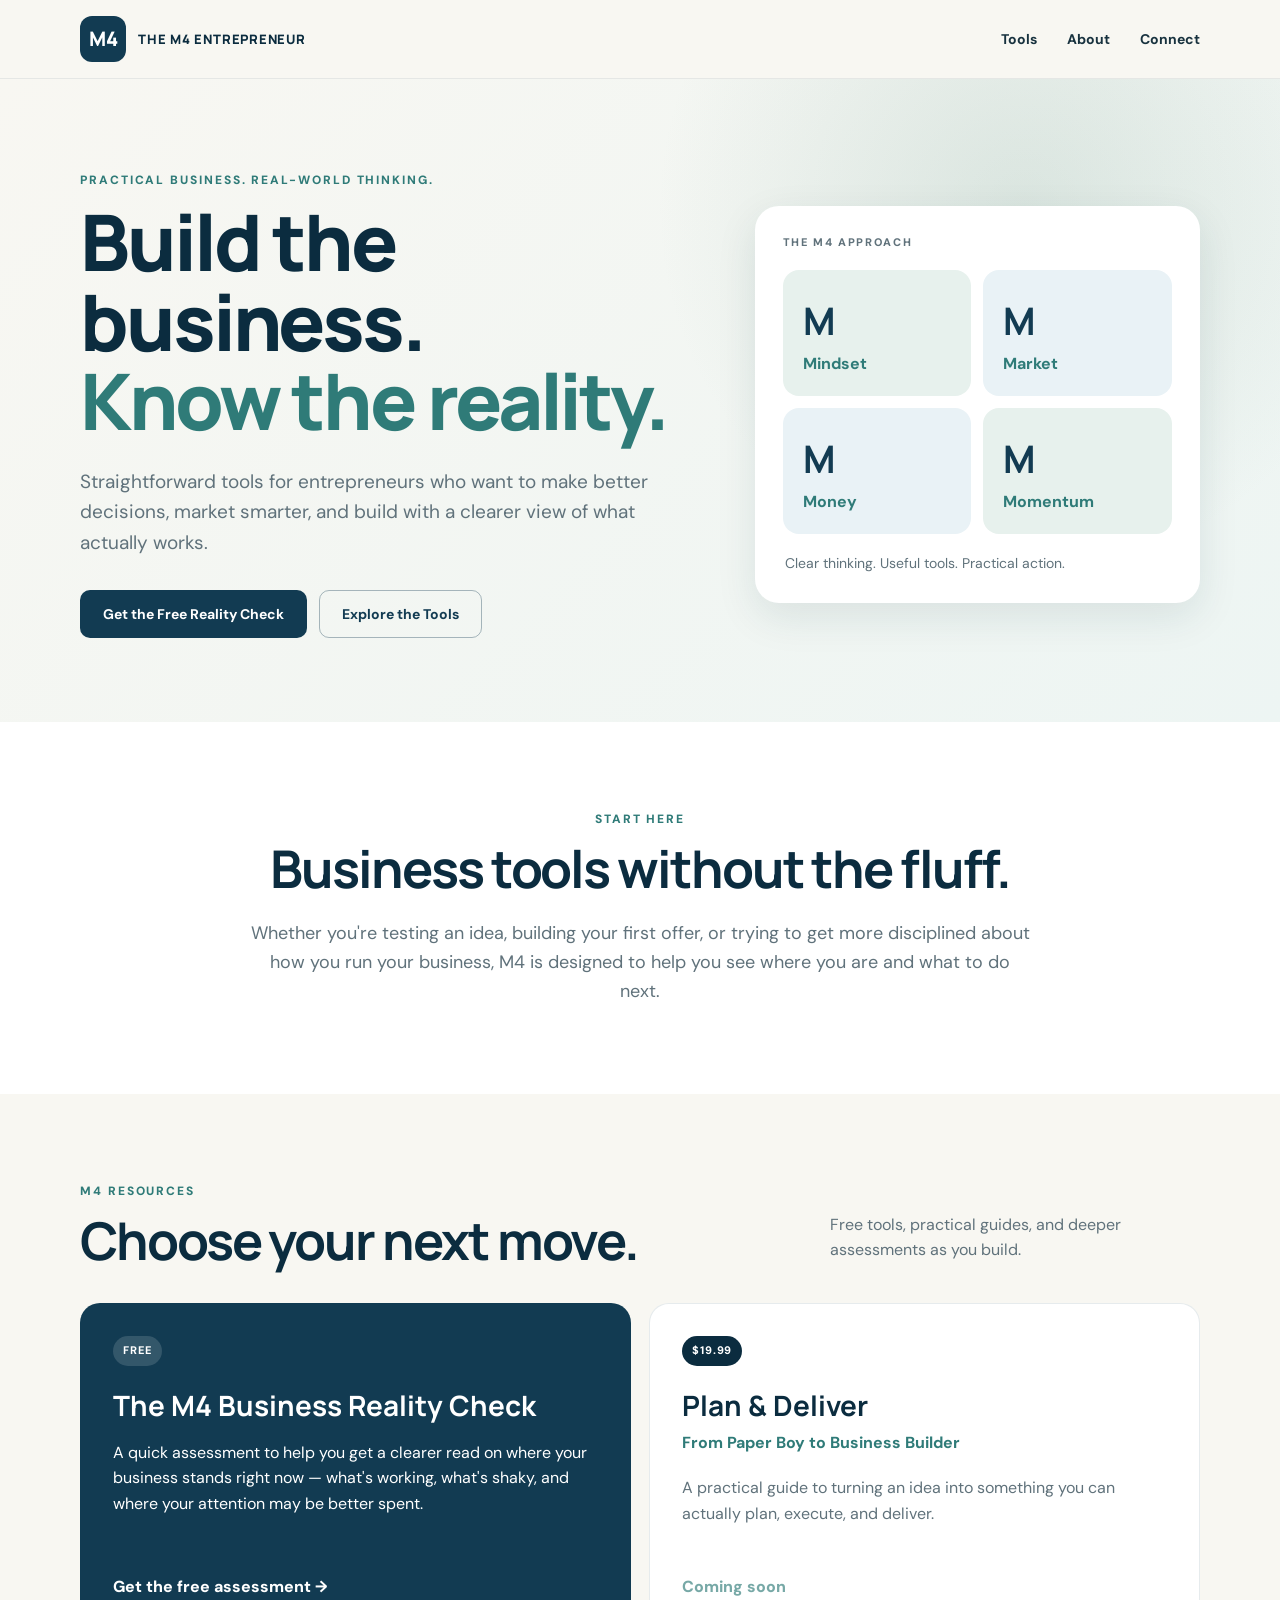
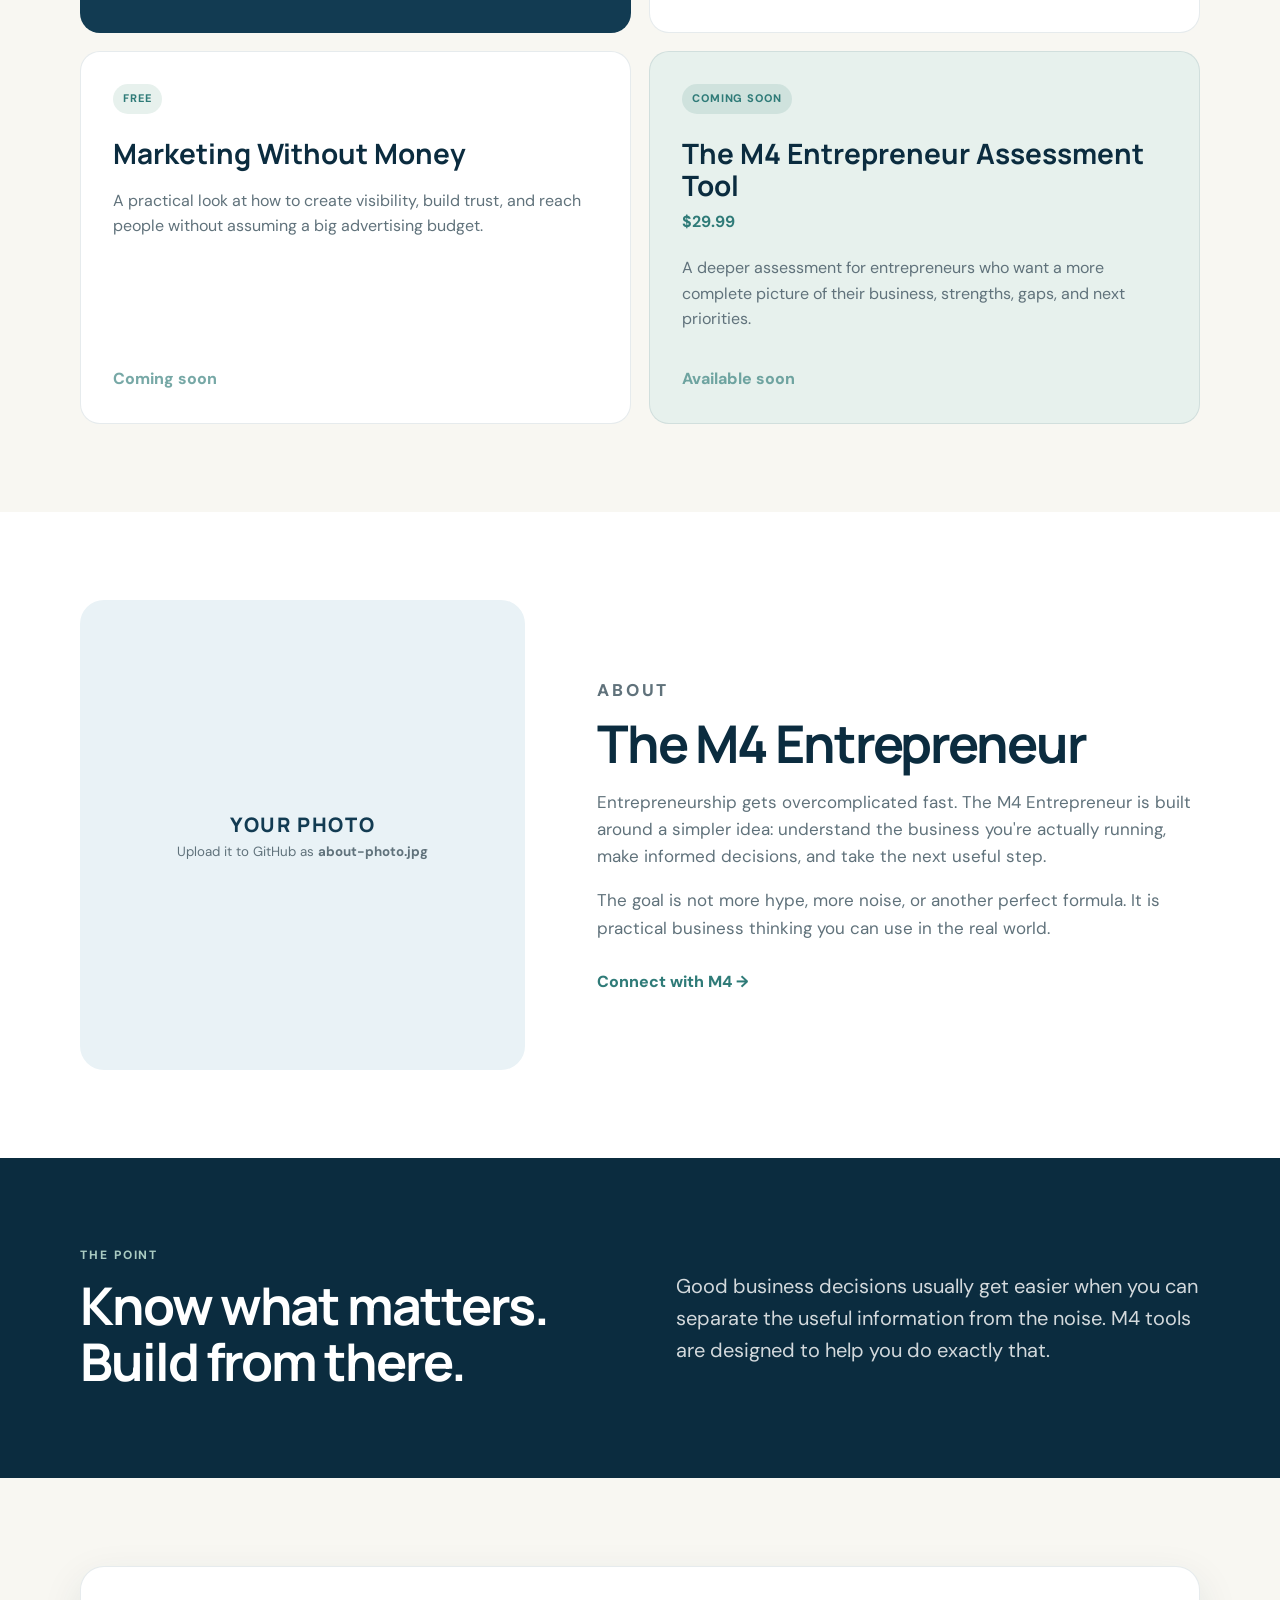
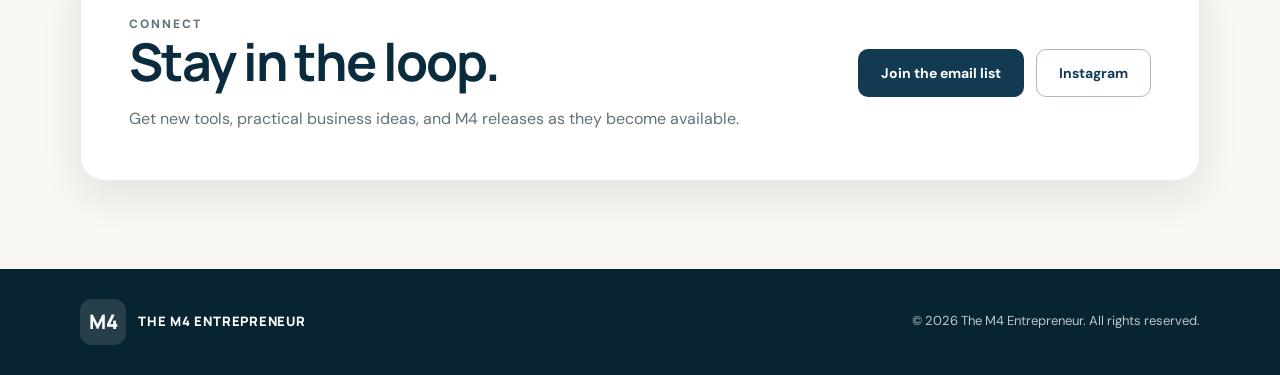
==== index.html @ 7446ba48 "Add files via upload" ====
<!DOCTYPE html>
<html lang="en">
<head>
  <meta charset="UTF-8" />
  <meta name="viewport" content="width=device-width, initial-scale=1.0" />
  <meta name="description" content="The M4 Entrepreneur — practical tools and resources for building a business that works in the real world." />
  <title>The M4 Entrepreneur</title>
  <link rel="preconnect" href="https://fonts.googleapis.com">
  <link rel="preconnect" href="https://fonts.gstatic.com" crossorigin>
  <link href="https://fonts.googleapis.com/css2?family=DM+Sans:wght@400;500;600;700&family=Manrope:wght@600;700;800&display=swap" rel="stylesheet">
  <link rel="stylesheet" href="style.css" />
</head>
<body>

<header class="site-header">
  <div class="container nav-wrap">
    <a class="brand" href="#top">
      <span class="brand-mark">M4</span>
      <span class="brand-text">THE M4 ENTREPRENEUR</span>
    </a>
    <button class="menu-toggle" aria-label="Open menu" aria-expanded="false">
      <span></span><span></span><span></span>
    </button>
    <nav class="nav-links">
      <a href="#tools">Tools</a>
      <a href="#about">About</a>
      <a href="#connect">Connect</a>
    </nav>
  </div>
</header>

<main id="top">
  <section class="hero">
    <div class="container hero-grid">
      <div class="hero-copy">
        <p class="eyebrow">PRACTICAL BUSINESS. REAL-WORLD THINKING.</p>
        <h1>Build the business.<br><span>Know the reality.</span></h1>
        <p class="hero-text">
          Straightforward tools for entrepreneurs who want to make better decisions,
          market smarter, and build with a clearer view of what actually works.
        </p>
        <div class="hero-actions">
          <a class="btn btn-primary" href="#reality-check">Get the Free Reality Check</a>
          <a class="btn btn-secondary" href="#tools">Explore the Tools</a>
        </div>
      </div>

      <div class="hero-card">
        <div class="hero-card-label">THE M4 APPROACH</div>
        <div class="m4-grid">
          <div><strong>M</strong><span>Mindset</span></div>
          <div><strong>M</strong><span>Market</span></div>
          <div><strong>M</strong><span>Money</span></div>
          <div><strong>M</strong><span>Momentum</span></div>
        </div>
        <p>Clear thinking. Useful tools. Practical action.</p>
      </div>
    </div>
  </section>

  <section class="section intro-strip">
    <div class="container">
      <p class="section-kicker">START HERE</p>
      <h2>Business tools without the fluff.</h2>
      <p class="section-lead">
        Whether you're testing an idea, building your first offer, or trying to get more disciplined
        about how you run your business, M4 is designed to help you see where you are and what to do next.
      </p>
    </div>
  </section>

  <section class="section tools-section" id="tools">
    <div class="container">
      <div class="section-heading">
        <div>
          <p class="section-kicker">M4 RESOURCES</p>
          <h2>Choose your next move.</h2>
        </div>
        <p>Free tools, practical guides, and deeper assessments as you build.</p>
      </div>

      <div class="cards-grid">
        <article class="offer-card featured" id="reality-check">
          <div class="pill">FREE</div>
          <h3>The M4 Business Reality Check</h3>
          <p>
            A quick assessment to help you get a clearer read on where your business stands right now —
            what's working, what's shaky, and where your attention may be better spent.
          </p>
          <a class="card-link" href="#">Get the free assessment →</a>
        </article>

        <article class="offer-card">
          <div class="pill pill-dark">$19.99</div>
          <h3>Plan &amp; Deliver</h3>
          <p class="subtitle">From Paper Boy to Business Builder</p>
          <p>
            A practical guide to turning an idea into something you can actually plan, execute, and deliver.
          </p>
          <span class="card-link muted">Coming soon</span>
        </article>

        <article class="offer-card">
          <div class="pill">FREE</div>
          <h3>Marketing Without Money</h3>
          <p>
            A practical look at how to create visibility, build trust, and reach people without assuming
            a big advertising budget.
          </p>
          <span class="card-link muted">Coming soon</span>
        </article>

        <article class="offer-card coming">
          <div class="pill pill-soft">COMING SOON</div>
          <h3>The M4 Entrepreneur Assessment Tool</h3>
          <p class="subtitle">$29.99</p>
          <p>
            A deeper assessment for entrepreneurs who want a more complete picture of their business,
            strengths, gaps, and next priorities.
          </p>
          <span class="card-link muted">Available soon</span>
        </article>
      </div>
    </div>
  </section>

  <section class="section about-section" id="about">
    <div class="container about-grid">
      <div class="about-photo-wrap">
        <img src="about-photo.jpg" alt="The M4 Entrepreneur founder" class="about-photo"
             onerror="this.style.display='none'; this.nextElementSibling.style.display='flex';" />
        <div class="photo-placeholder">
          <span>YOUR PHOTO</span>
          <small>Upload it to GitHub as <strong>about-photo.jpg</strong></small>
        </div>
      </div>

      <div class="about-copy">
        <p class="section-kicker">ABOUT</p>
        <h2>The M4 Entrepreneur</h2>
        <p>
          Entrepreneurship gets overcomplicated fast. The M4 Entrepreneur is built around a simpler idea:
          understand the business you're actually running, make informed decisions, and take the next useful step.
        </p>
        <p>
          The goal is not more hype, more noise, or another perfect formula. It is practical business thinking
          you can use in the real world.
        </p>
        <a class="text-link" href="#connect">Connect with M4 →</a>
      </div>
    </div>
  </section>

  <section class="section philosophy-section">
    <div class="container philosophy-grid">
      <div>
        <p class="section-kicker light">THE POINT</p>
        <h2>Know what matters.<br>Build from there.</h2>
      </div>
      <div class="philosophy-copy">
        <p>
          Good business decisions usually get easier when you can separate the useful information from the noise.
          M4 tools are designed to help you do exactly that.
        </p>
      </div>
    </div>
  </section>

  <section class="section connect-section" id="connect">
    <div class="container connect-box">
      <div>
        <p class="section-kicker">CONNECT</p>
        <h2>Stay in the loop.</h2>
        <p>Get new tools, practical business ideas, and M4 releases as they become available.</p>
      </div>
      <div class="connect-actions">
        <a class="btn btn-primary" href="#">Join the email list</a>
        <a class="btn btn-secondary" href="https://www.instagram.com/" target="_blank" rel="noopener">Instagram</a>
      </div>
    </div>
  </section>
</main>

<footer class="site-footer">
  <div class="container footer-wrap">
    <div class="brand footer-brand">
      <span class="brand-mark">M4</span>
      <span class="brand-text">THE M4 ENTREPRENEUR</span>
    </div>
    <p>© <span id="year"></span> The M4 Entrepreneur. All rights reserved.</p>
  </div>
</footer>

<script src="script.js"></script>
</body>
</html>
---- style.css ----
:root{
  --navy:#123b52;
  --navy-deep:#0b2c3f;
  --teal:#2f7b78;
  --mint:#e7f1ed;
  --sky:#e9f2f6;
  --cream:#f8f7f2;
  --white:#fff;
  --ink:#18323f;
  --muted:#60727b;
  --line:#d9e3e3;
  --shadow:0 14px 40px rgba(20,54,68,.10);
}
*{box-sizing:border-box}
html{scroll-behavior:smooth}
body{margin:0;font-family:"DM Sans",sans-serif;color:var(--ink);background:var(--cream);line-height:1.6}
a{color:inherit;text-decoration:none}
.container{width:min(1120px,calc(100% - 40px));margin:auto}
.site-header{position:sticky;top:0;z-index:20;background:rgba(248,247,242,.96);backdrop-filter:blur(8px);border-bottom:1px solid rgba(18,59,82,.08)}
.nav-wrap{min-height:78px;display:flex;align-items:center;justify-content:space-between;gap:24px}
.brand{display:flex;align-items:center;gap:12px}
.brand-mark{width:46px;height:46px;border-radius:12px;display:inline-flex;align-items:center;justify-content:center;background:var(--navy);color:white;font-family:"Manrope";font-weight:800;font-size:20px}
.brand-text{font-family:"Manrope";font-weight:800;letter-spacing:.06em;font-size:13px;color:var(--navy-deep)}
.nav-links{display:flex;gap:30px;font-size:14px;font-weight:700}
.nav-links a:hover{color:var(--teal)}
.menu-toggle{display:none;background:none;border:0}
.menu-toggle span{display:block;width:24px;height:2px;background:var(--navy);margin:5px 0}

.hero{padding:92px 0 84px;background:radial-gradient(circle at 80% 20%,rgba(142,175,162,.24),transparent 32%),linear-gradient(135deg,#f8f7f2,#edf5f3)}
.hero-grid{display:grid;grid-template-columns:1.15fr .85fr;gap:72px;align-items:center}
.eyebrow,.section-kicker{margin:0 0 12px;color:var(--teal);font-size:12px;font-weight:800;letter-spacing:.16em}
.hero h1,.section h2{font-family:"Manrope";letter-spacing:-.04em;color:var(--navy-deep)}
.hero h1{margin:0;font-size:clamp(48px,7vw,78px);line-height:1.02;font-weight:800}
.hero h1 span{color:var(--teal)}
.hero-text{max-width:650px;font-size:19px;color:var(--muted);margin:26px 0 32px}
.hero-actions{display:flex;flex-wrap:wrap;gap:12px}
.btn{display:inline-flex;align-items:center;justify-content:center;min-height:48px;padding:0 22px;border-radius:10px;font-weight:700;font-size:14px;border:1px solid transparent}
.btn-primary{background:var(--navy);color:white}
.btn-secondary{background:transparent;color:var(--navy);border-color:rgba(18,59,82,.35)}
.hero-card{background:white;border-radius:24px;padding:28px;box-shadow:var(--shadow)}
.hero-card-label{color:var(--muted);font-size:11px;letter-spacing:.15em;font-weight:800;margin-bottom:18px}
.m4-grid{display:grid;grid-template-columns:1fr 1fr;gap:12px}
.m4-grid div{min-height:126px;padding:20px;border-radius:16px;background:var(--mint);display:flex;flex-direction:column;justify-content:space-between}
.m4-grid div:nth-child(2),.m4-grid div:nth-child(3){background:var(--sky)}
.m4-grid strong{font-family:"Manrope";font-size:38px;color:var(--navy)}
.m4-grid span{font-weight:700;color:var(--teal)}
.hero-card>p{margin:18px 2px 0;color:var(--muted);font-size:14px}

.section{padding:88px 0}
.intro-strip{text-align:center;background:white}
.section h2{font-size:clamp(34px,5vw,52px);line-height:1.08;margin:0}
.section-lead{max-width:780px;margin:22px auto 0;font-size:18px;color:var(--muted)}
.section-heading{display:flex;justify-content:space-between;align-items:end;gap:40px;margin-bottom:34px}
.section-heading>p{max-width:370px;margin:0 0 6px;color:var(--muted)}
.cards-grid{display:grid;grid-template-columns:repeat(2,1fr);gap:18px}
.offer-card{padding:32px;border-radius:20px;background:white;border:1px solid rgba(18,59,82,.10);min-height:330px;display:flex;flex-direction:column}
.offer-card.featured{background:var(--navy);color:white}
.offer-card.featured h3,.offer-card.featured p,.offer-card.featured .card-link{color:white}
.offer-card.coming{background:var(--mint)}
.pill{align-self:flex-start;border-radius:999px;background:var(--mint);color:var(--teal);padding:6px 10px;font-weight:800;font-size:11px;letter-spacing:.08em}
.featured .pill{background:rgba(255,255,255,.14);color:white}
.pill-dark{background:var(--navy-deep);color:white}
.pill-soft{background:rgba(47,123,120,.13)}
.offer-card h3{margin:24px 0 8px;font-family:"Manrope";font-size:28px;line-height:1.14;color:var(--navy-deep)}
.offer-card p{color:var(--muted);margin:10px 0}
.offer-card .subtitle{margin-top:0;font-weight:700;color:var(--teal)}
.card-link{margin-top:auto;padding-top:24px;color:var(--teal);font-weight:800}
.muted{opacity:.65}

.about-section{background:white}
.about-grid{display:grid;grid-template-columns:.85fr 1.15fr;gap:72px;align-items:center}
.about-photo-wrap{min-height:470px;border-radius:24px;overflow:hidden;background:var(--sky);position:relative}
.about-photo{width:100%;height:470px;object-fit:cover}
.photo-placeholder{position:absolute;inset:0;display:none;flex-direction:column;align-items:center;justify-content:center;text-align:center;color:var(--navy)}
.photo-placeholder span{font-family:"Manrope";font-size:20px;font-weight:800;letter-spacing:.08em}
.photo-placeholder small{color:var(--muted)}
.about-copy p{font-size:17px;color:var(--muted)}
.text-link{display:inline-block;margin-top:10px;color:var(--teal);font-weight:800}

.philosophy-section{background:var(--navy-deep);color:white}
.philosophy-grid{display:grid;grid-template-columns:1fr 1fr;gap:72px;align-items:center}
.philosophy-section h2{color:white}
.section-kicker.light{color:#a9cbc2}
.philosophy-copy p{margin:0;font-size:20px;color:rgba(255,255,255,.82)}

.connect-box{padding:48px;border-radius:24px;background:white;border:1px solid rgba(18,59,82,.10);display:flex;justify-content:space-between;gap:40px;align-items:center;box-shadow:var(--shadow)}
.connect-box p{margin-bottom:0;color:var(--muted)}
.connect-actions{display:flex;flex-wrap:wrap;gap:12px;flex-shrink:0}

.site-footer{padding:30px 0;background:#082432;color:rgba(255,255,255,.74)}
.footer-wrap{display:flex;justify-content:space-between;align-items:center;gap:20px}
.footer-brand .brand-mark{background:rgba(255,255,255,.12)}
.footer-brand .brand-text{color:white}
.footer-wrap p{font-size:13px;margin:0}

@media(max-width:860px){
  .menu-toggle{display:block}
  .nav-links{display:none;position:absolute;top:78px;left:0;right:0;background:var(--cream);padding:20px;flex-direction:column}
  .nav-links.open{display:flex}
  .hero-grid,.about-grid,.philosophy-grid{grid-template-columns:1fr;gap:42px}
  .section-heading,.connect-box{display:block}
  .cards-grid{grid-template-columns:1fr}
  .connect-actions{margin-top:24px}
}
@media(max-width:560px){
  .brand-text{font-size:11px}
  .hero{padding:60px 0}
  .section{padding:66px 0}
  .connect-box{padding:30px}
  .footer-wrap{flex-direction:column;align-items:flex-start}
}
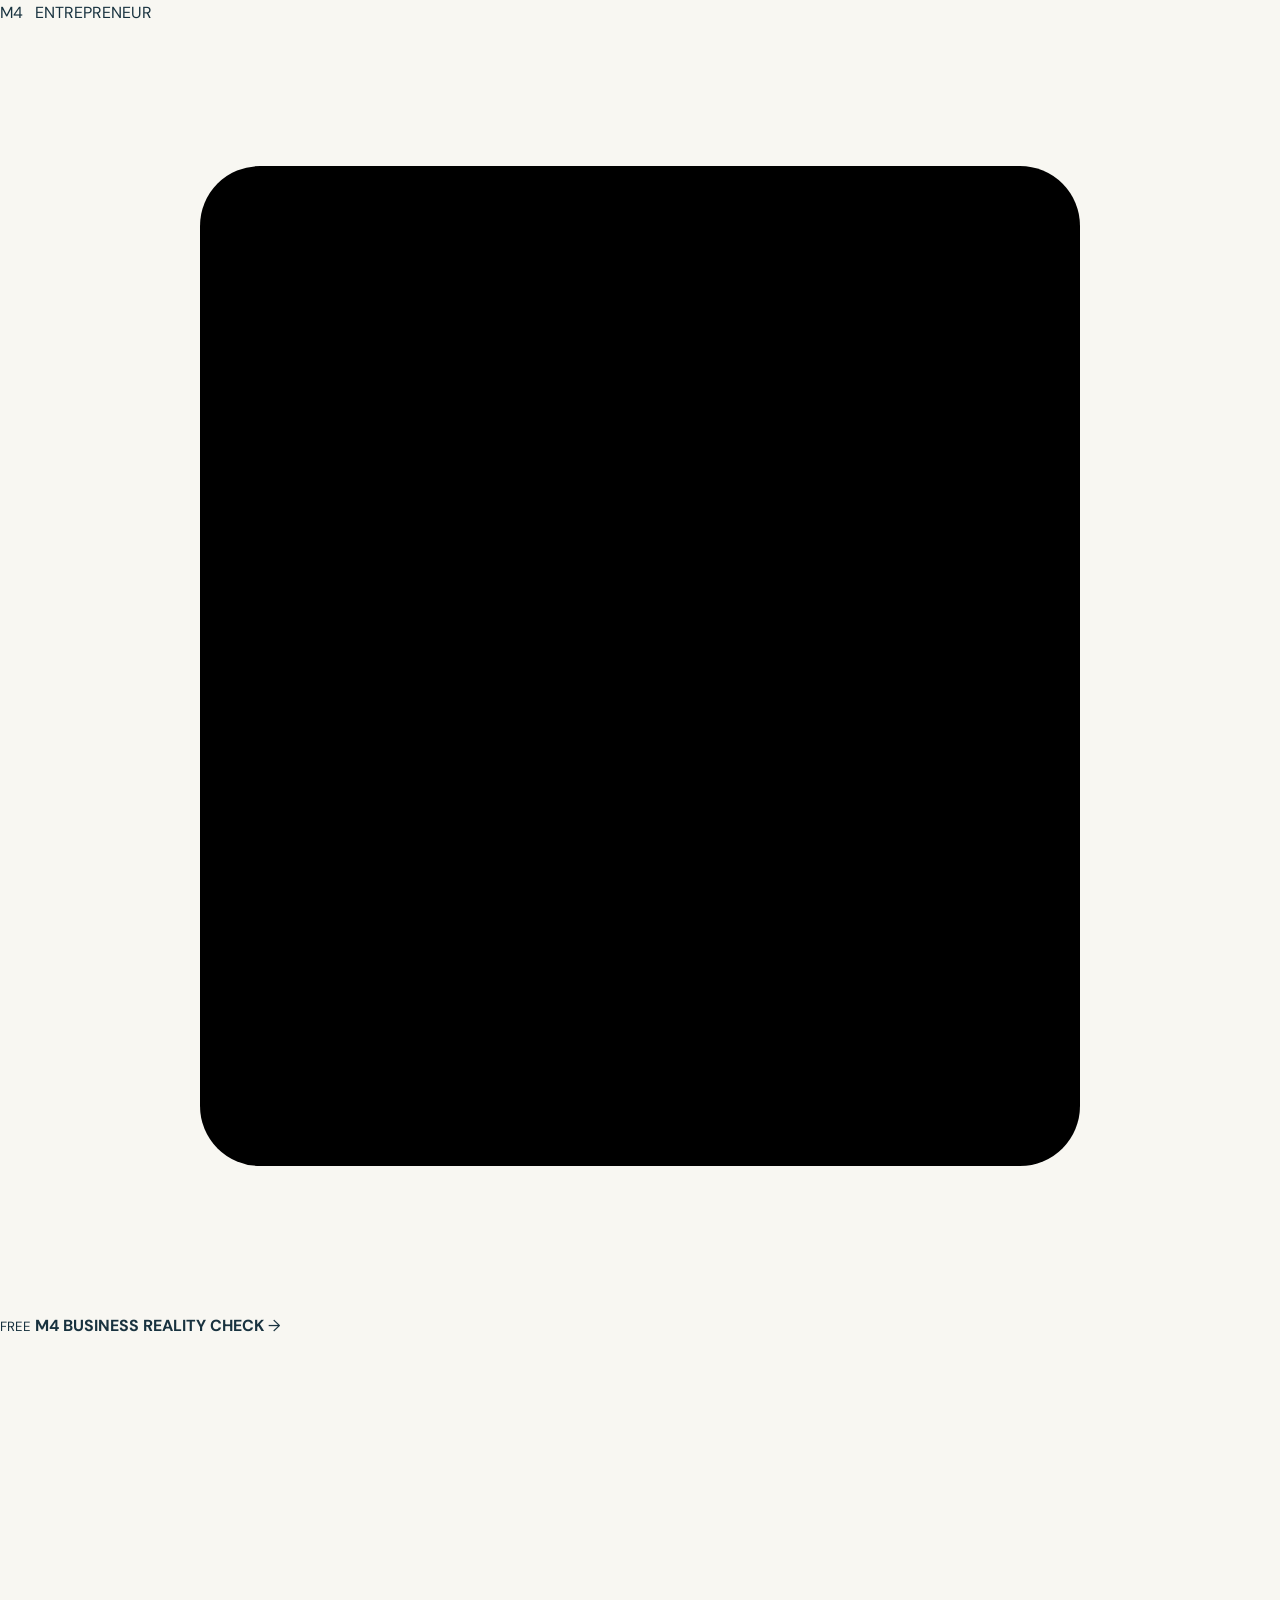
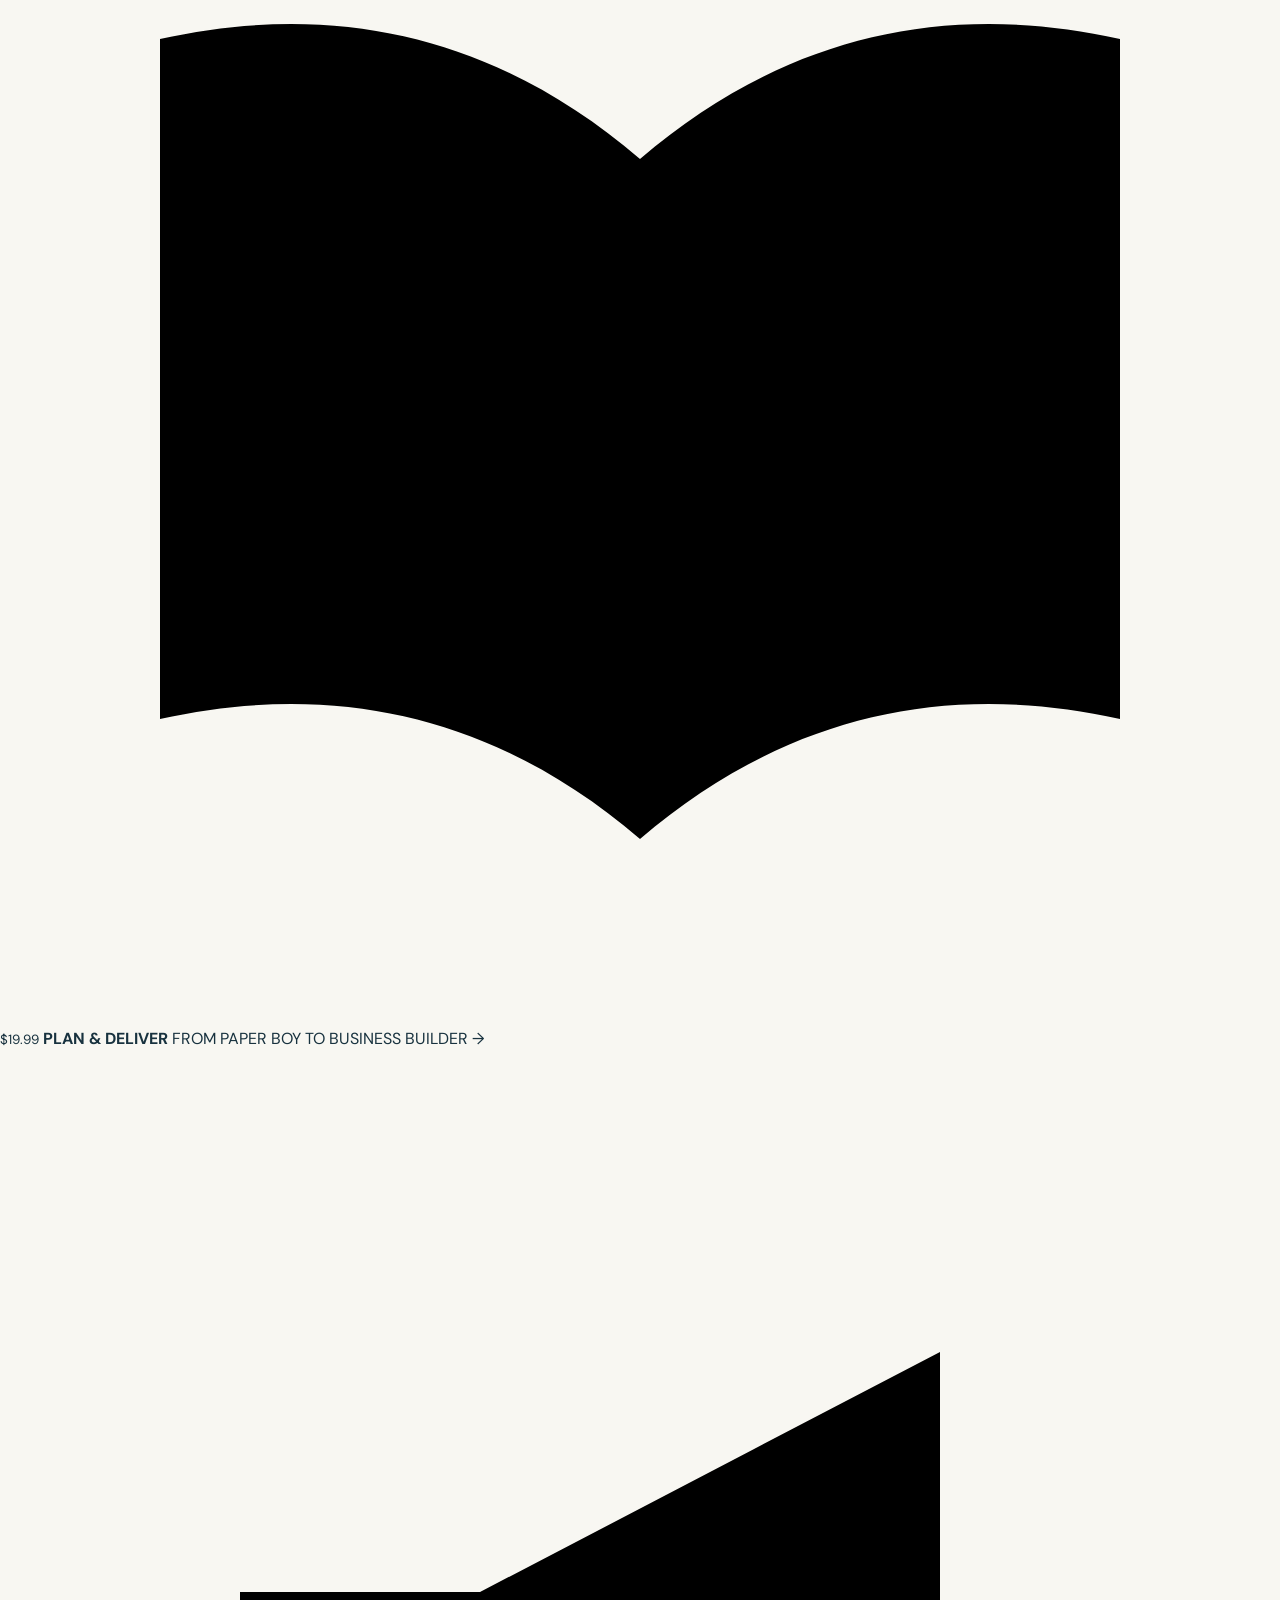
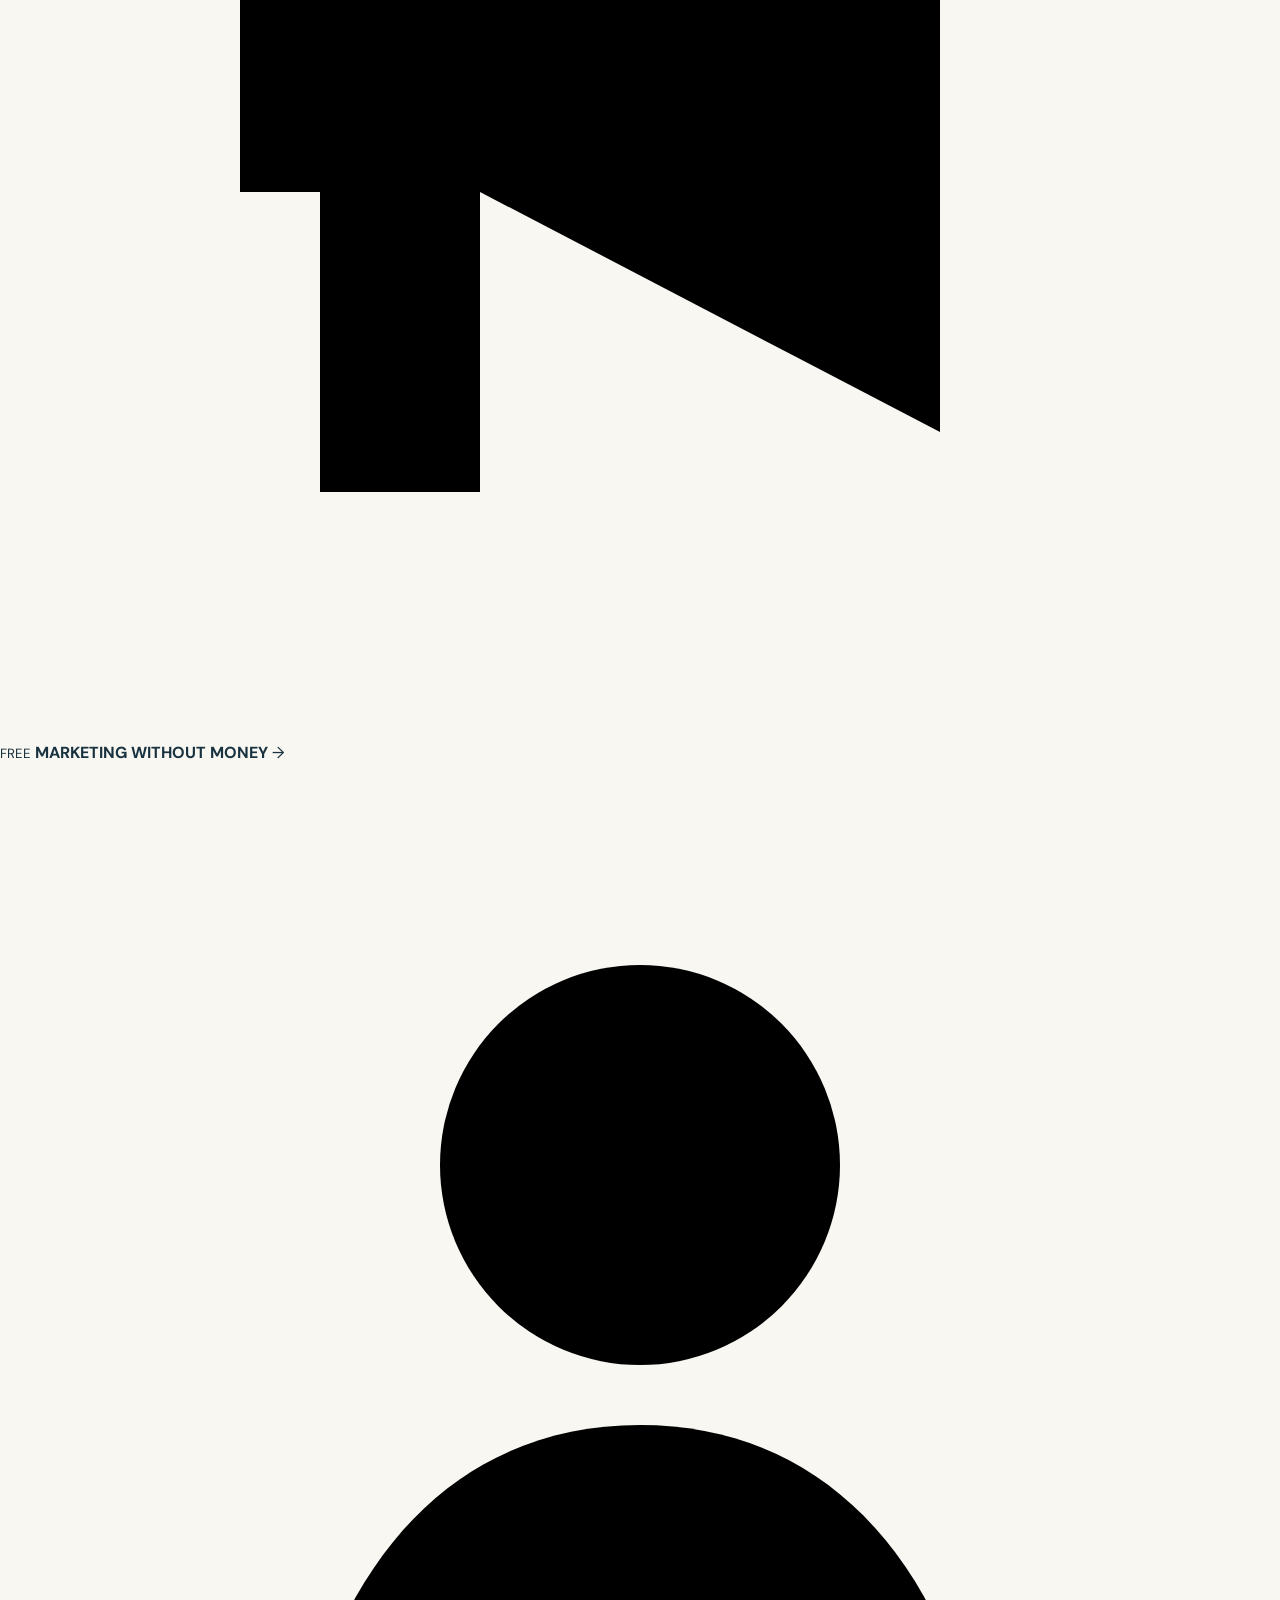
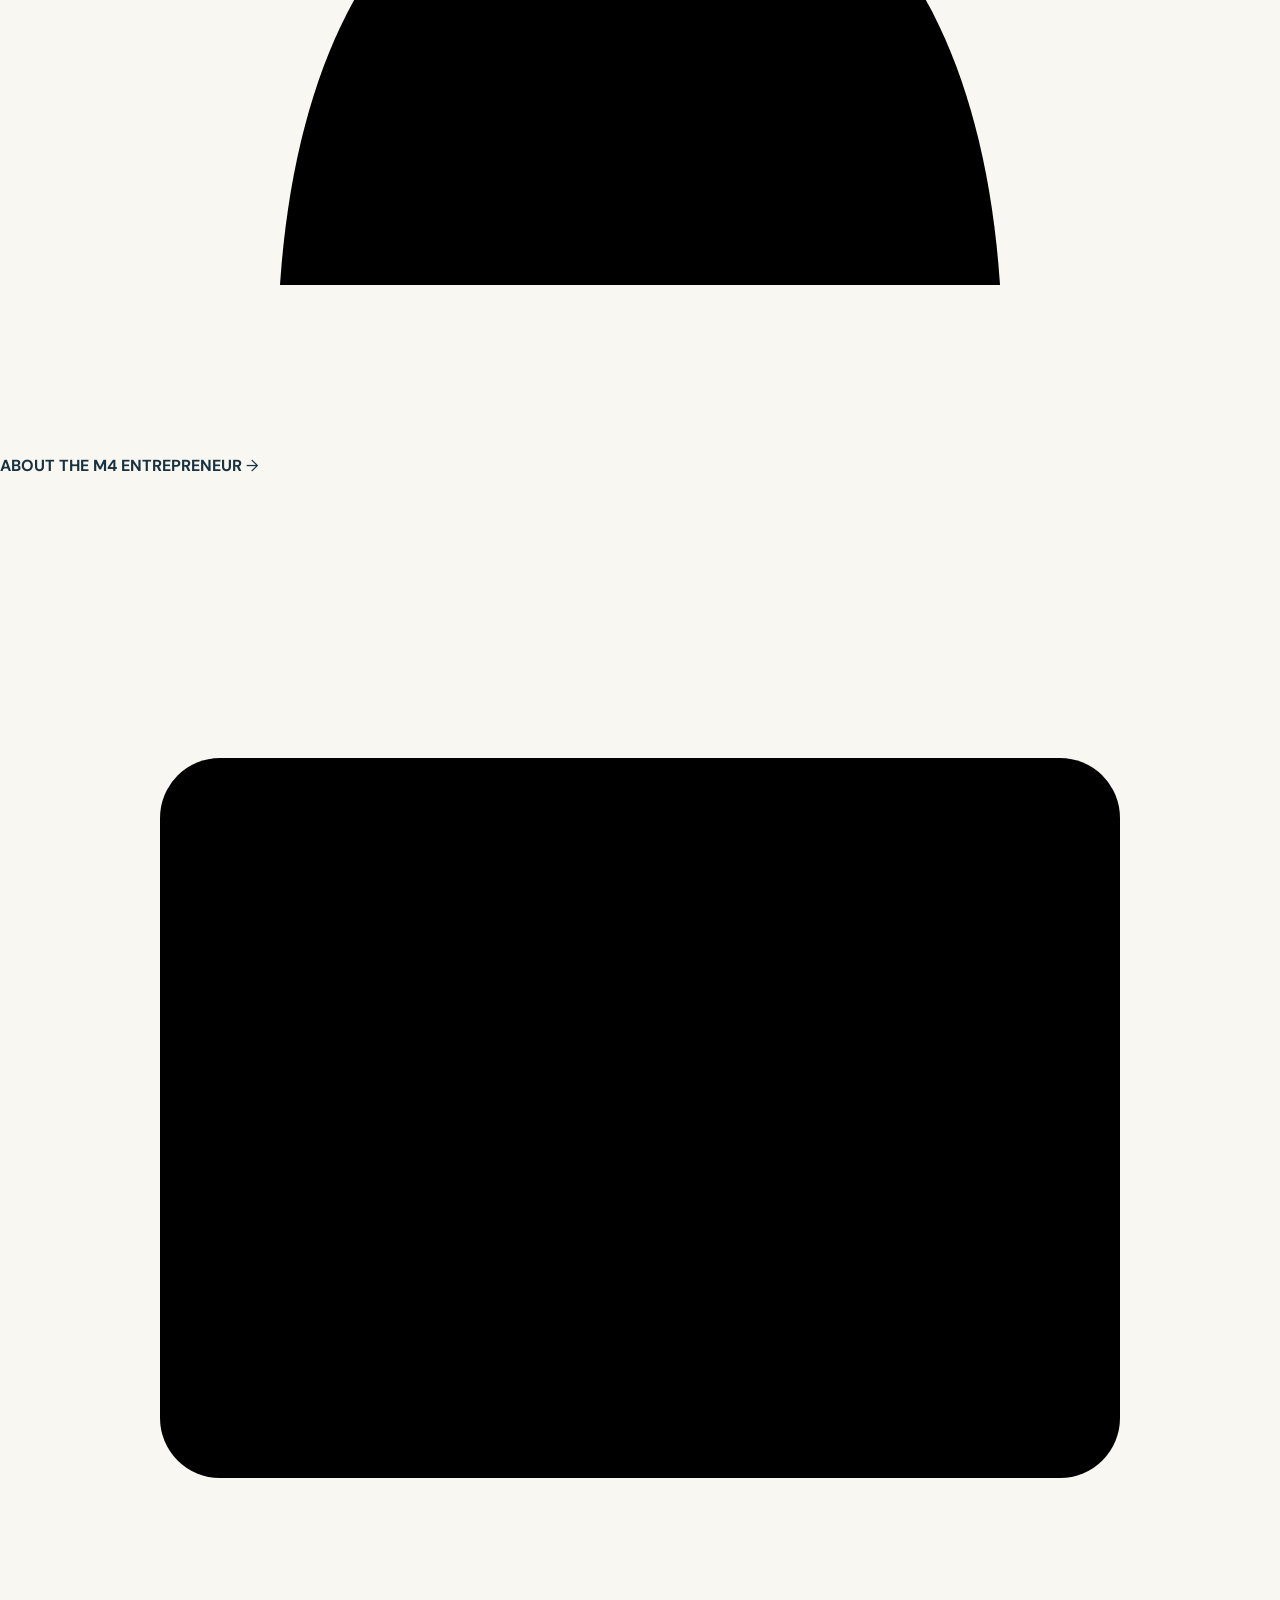
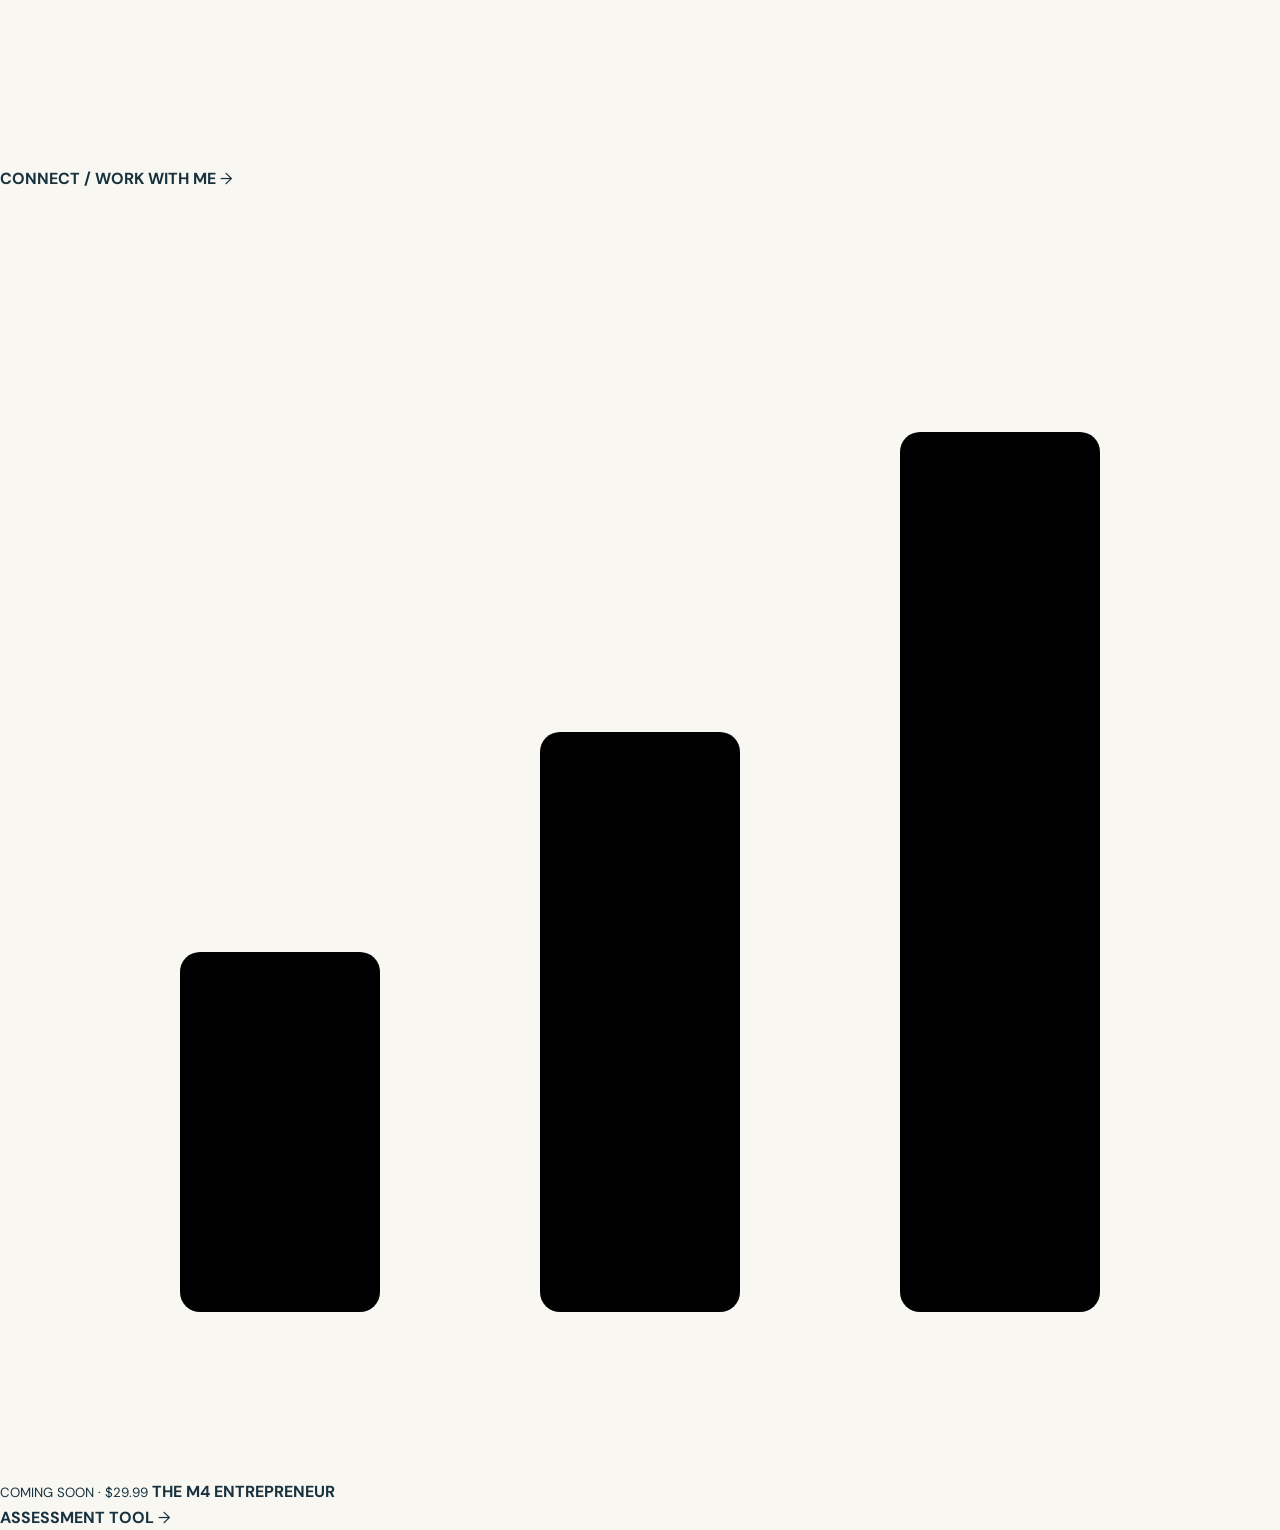
==== commit c354f0ec: "Add files via upload" ====
--- a/index.html
+++ b/index.html
@@ -1,196 +1,111 @@
-<!DOCTYPE html>
+<!doctype html>
 <html lang="en">
 <head>
-  <meta charset="UTF-8" />
-  <meta name="viewport" content="width=device-width, initial-scale=1.0" />
-  <meta name="description" content="The M4 Entrepreneur — practical tools and resources for building a business that works in the real world." />
-  <title>The M4 Entrepreneur</title>
+  <meta charset="utf-8">
+  <meta name="viewport" content="width=device-width, initial-scale=1">
+  <title>M4 Entrepreneur</title>
+  <meta name="description" content="M4 Entrepreneur">
   <link rel="preconnect" href="https://fonts.googleapis.com">
   <link rel="preconnect" href="https://fonts.gstatic.com" crossorigin>
-  <link href="https://fonts.googleapis.com/css2?family=DM+Sans:wght@400;500;600;700&family=Manrope:wght@600;700;800&display=swap" rel="stylesheet">
-  <link rel="stylesheet" href="style.css" />
+  <link href="https://fonts.googleapis.com/css2?family=DM+Sans:wght@500;600;700&display=swap" rel="stylesheet">
+  <link rel="stylesheet" href="style.css">
 </head>
 <body>
+<main class="page">
 
-<header class="site-header">
-  <div class="container nav-wrap">
-    <a class="brand" href="#top">
-      <span class="brand-mark">M4</span>
-      <span class="brand-text">THE M4 ENTREPRENEUR</span>
+  <header class="brand">
+    <div class="m4-logo" aria-label="M4">
+      <span class="m">M</span><span class="four">4</span>
+    </div>
+    <div class="wordmark">ENTREPRENEUR</div>
+    <div class="rule"></div>
+  </header>
+
+  <section class="link-stack">
+
+    <a class="card card-navy" href="#">
+      <span class="icon">
+        <svg viewBox="0 0 64 64" aria-hidden="true">
+          <rect x="10" y="7" width="44" height="50" rx="3"/>
+          <path d="M18 20l4 4 7-8M18 33l4 4 7-8M18 46l4 4 7-8M35 21h11M35 34h11M35 47h11"/>
+        </svg>
+      </span>
+      <span class="text">
+        <small>FREE</small>
+        <strong>M4 BUSINESS REALITY CHECK</strong>
+      </span>
+      <span class="arrow">→</span>
     </a>
-    <button class="menu-toggle" aria-label="Open menu" aria-expanded="false">
-      <span></span><span></span><span></span>
-    </button>
-    <nav class="nav-links">
-      <a href="#tools">Tools</a>
-      <a href="#about">About</a>
-      <a href="#connect">Connect</a>
-    </nav>
-  </div>
-</header>
 
-<main id="top">
-  <section class="hero">
-    <div class="container hero-grid">
-      <div class="hero-copy">
-        <p class="eyebrow">PRACTICAL BUSINESS. REAL-WORLD THINKING.</p>
-        <h1>Build the business.<br><span>Know the reality.</span></h1>
-        <p class="hero-text">
-          Straightforward tools for entrepreneurs who want to make better decisions,
-          market smarter, and build with a clearer view of what actually works.
-        </p>
-        <div class="hero-actions">
-          <a class="btn btn-primary" href="#reality-check">Get the Free Reality Check</a>
-          <a class="btn btn-secondary" href="#tools">Explore the Tools</a>
-        </div>
-      </div>
+    <a class="card card-blue" href="#">
+      <span class="icon">
+        <svg viewBox="0 0 64 64" aria-hidden="true">
+          <path d="M8 15c9-2 17 0 24 6v34c-7-6-15-8-24-6V15zM56 15c-9-2-17 0-24 6v34c7-6 15-8 24-6V15zM32 21v34"/>
+        </svg>
+      </span>
+      <span class="text">
+        <small>$19.99</small>
+        <strong>PLAN &amp; DELIVER</strong>
+        <span class="subtitle">FROM PAPER BOY TO BUSINESS BUILDER</span>
+      </span>
+      <span class="arrow">→</span>
+    </a>
 
-      <div class="hero-card">
-        <div class="hero-card-label">THE M4 APPROACH</div>
-        <div class="m4-grid">
-          <div><strong>M</strong><span>Mindset</span></div>
-          <div><strong>M</strong><span>Market</span></div>
-          <div><strong>M</strong><span>Money</span></div>
-          <div><strong>M</strong><span>Momentum</span></div>
-        </div>
-        <p>Clear thinking. Useful tools. Practical action.</p>
-      </div>
+    <a class="card card-green" href="#">
+      <span class="icon">
+        <svg viewBox="0 0 64 64" aria-hidden="true">
+          <path d="M12 27h12l23-12v34L24 37H12zM24 37v15h-8V37M51 23l7-5M52 32h8M51 41l7 5"/>
+        </svg>
+      </span>
+      <span class="text">
+        <small>FREE</small>
+        <strong>MARKETING WITHOUT MONEY</strong>
+      </span>
+      <span class="arrow">→</span>
+    </a>
+
+    <a class="card card-white" href="#">
+      <span class="icon">
+        <svg viewBox="0 0 64 64" aria-hidden="true">
+          <circle cx="32" cy="20" r="10"/>
+          <path d="M14 56c1-15 8-23 18-23s17 8 18 23H14z"/>
+        </svg>
+      </span>
+      <span class="text">
+        <strong>ABOUT THE M4 ENTREPRENEUR</strong>
+      </span>
+      <span class="arrow">→</span>
+    </a>
+
+    <a class="card card-blue" href="#">
+      <span class="icon">
+        <svg viewBox="0 0 64 64" aria-hidden="true">
+          <rect x="8" y="14" width="48" height="36" rx="3"/>
+          <path d="M10 17l22 18 22-18"/>
+        </svg>
+      </span>
+      <span class="text">
+        <strong>CONNECT / WORK WITH ME</strong>
+      </span>
+      <span class="arrow">→</span>
+    </a>
+
+    <div class="card card-teal">
+      <span class="icon">
+        <svg viewBox="0 0 64 64" aria-hidden="true">
+          <rect x="9" y="38" width="10" height="18" rx="1"/>
+          <rect x="27" y="27" width="10" height="29" rx="1"/>
+          <rect x="45" y="12" width="10" height="44" rx="1"/>
+        </svg>
+      </span>
+      <span class="text">
+        <small>COMING SOON · $29.99</small>
+        <strong>THE M4 ENTREPRENEUR<br>ASSESSMENT TOOL</strong>
+      </span>
+      <span class="arrow">→</span>
     </div>
-  </section>
 
-  <section class="section intro-strip">
-    <div class="container">
-      <p class="section-kicker">START HERE</p>
-      <h2>Business tools without the fluff.</h2>
-      <p class="section-lead">
-        Whether you're testing an idea, building your first offer, or trying to get more disciplined
-        about how you run your business, M4 is designed to help you see where you are and what to do next.
-      </p>
-    </div>
-  </section>
-
-  <section class="section tools-section" id="tools">
-    <div class="container">
-      <div class="section-heading">
-        <div>
-          <p class="section-kicker">M4 RESOURCES</p>
-          <h2>Choose your next move.</h2>
-        </div>
-        <p>Free tools, practical guides, and deeper assessments as you build.</p>
-      </div>
-
-      <div class="cards-grid">
-        <article class="offer-card featured" id="reality-check">
-          <div class="pill">FREE</div>
-          <h3>The M4 Business Reality Check</h3>
-          <p>
-            A quick assessment to help you get a clearer read on where your business stands right now —
-            what's working, what's shaky, and where your attention may be better spent.
-          </p>
-          <a class="card-link" href="#">Get the free assessment →</a>
-        </article>
-
-        <article class="offer-card">
-          <div class="pill pill-dark">$19.99</div>
-          <h3>Plan &amp; Deliver</h3>
-          <p class="subtitle">From Paper Boy to Business Builder</p>
-          <p>
-            A practical guide to turning an idea into something you can actually plan, execute, and deliver.
-          </p>
-          <span class="card-link muted">Coming soon</span>
-        </article>
-
-        <article class="offer-card">
-          <div class="pill">FREE</div>
-          <h3>Marketing Without Money</h3>
-          <p>
-            A practical look at how to create visibility, build trust, and reach people without assuming
-            a big advertising budget.
-          </p>
-          <span class="card-link muted">Coming soon</span>
-        </article>
-
-        <article class="offer-card coming">
-          <div class="pill pill-soft">COMING SOON</div>
-          <h3>The M4 Entrepreneur Assessment Tool</h3>
-          <p class="subtitle">$29.99</p>
-          <p>
-            A deeper assessment for entrepreneurs who want a more complete picture of their business,
-            strengths, gaps, and next priorities.
-          </p>
-          <span class="card-link muted">Available soon</span>
-        </article>
-      </div>
-    </div>
-  </section>
-
-  <section class="section about-section" id="about">
-    <div class="container about-grid">
-      <div class="about-photo-wrap">
-        <img src="about-photo.jpg" alt="The M4 Entrepreneur founder" class="about-photo"
-             onerror="this.style.display='none'; this.nextElementSibling.style.display='flex';" />
-        <div class="photo-placeholder">
-          <span>YOUR PHOTO</span>
-          <small>Upload it to GitHub as <strong>about-photo.jpg</strong></small>
-        </div>
-      </div>
-
-      <div class="about-copy">
-        <p class="section-kicker">ABOUT</p>
-        <h2>The M4 Entrepreneur</h2>
-        <p>
-          Entrepreneurship gets overcomplicated fast. The M4 Entrepreneur is built around a simpler idea:
-          understand the business you're actually running, make informed decisions, and take the next useful step.
-        </p>
-        <p>
-          The goal is not more hype, more noise, or another perfect formula. It is practical business thinking
-          you can use in the real world.
-        </p>
-        <a class="text-link" href="#connect">Connect with M4 →</a>
-      </div>
-    </div>
-  </section>
-
-  <section class="section philosophy-section">
-    <div class="container philosophy-grid">
-      <div>
-        <p class="section-kicker light">THE POINT</p>
-        <h2>Know what matters.<br>Build from there.</h2>
-      </div>
-      <div class="philosophy-copy">
-        <p>
-          Good business decisions usually get easier when you can separate the useful information from the noise.
-          M4 tools are designed to help you do exactly that.
-        </p>
-      </div>
-    </div>
-  </section>
-
-  <section class="section connect-section" id="connect">
-    <div class="container connect-box">
-      <div>
-        <p class="section-kicker">CONNECT</p>
-        <h2>Stay in the loop.</h2>
-        <p>Get new tools, practical business ideas, and M4 releases as they become available.</p>
-      </div>
-      <div class="connect-actions">
-        <a class="btn btn-primary" href="#">Join the email list</a>
-        <a class="btn btn-secondary" href="https://www.instagram.com/" target="_blank" rel="noopener">Instagram</a>
-      </div>
-    </div>
   </section>
 </main>
-
-<footer class="site-footer">
-  <div class="container footer-wrap">
-    <div class="brand footer-brand">
-      <span class="brand-mark">M4</span>
-      <span class="brand-text">THE M4 ENTREPRENEUR</span>
-    </div>
-    <p>© <span id="year"></span> The M4 Entrepreneur. All rights reserved.</p>
-  </div>
-</footer>
-
-<script src="script.js"></script>
 </body>
-</html>
+</html>
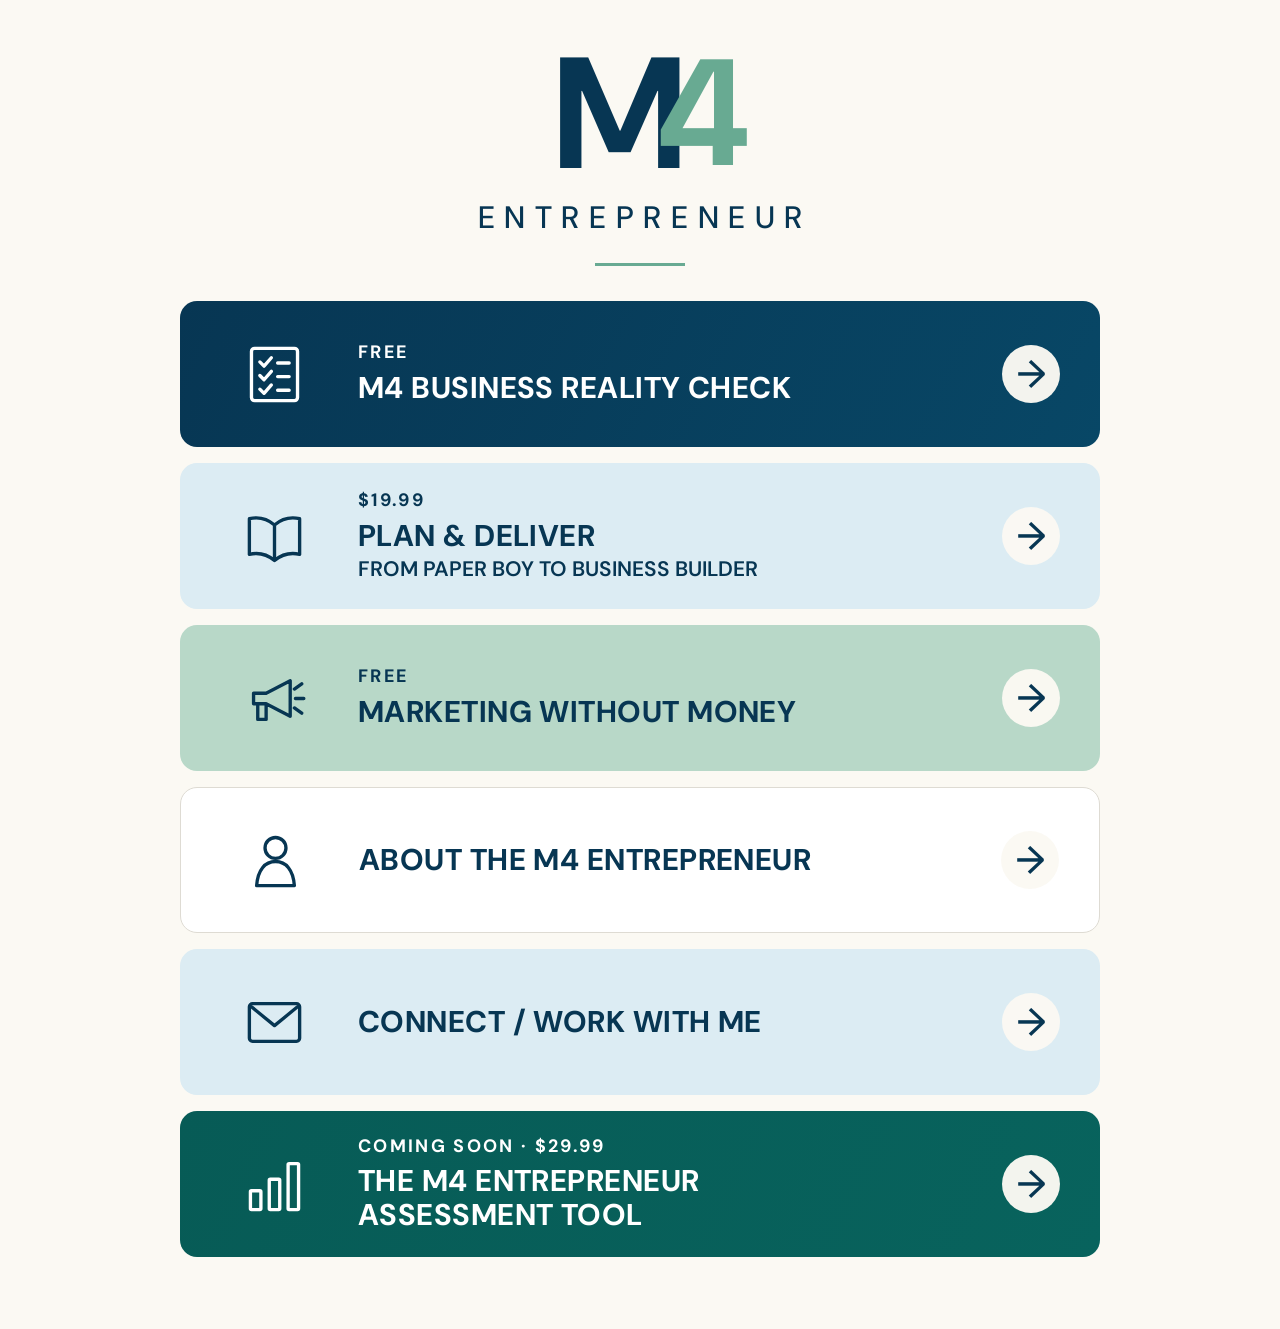
==== commit b58596c8: "Add files via upload" ====
--- a/index.html
+++ b/index.html
@@ -64,7 +64,7 @@
       <span class="arrow">→</span>
     </a>
 
-    <a class="card card-white" href="#">
+    <a class="card card-white" href="about.html">
       <span class="icon">
         <svg viewBox="0 0 64 64" aria-hidden="true">
           <circle cx="32" cy="20" r="10"/>
--- a/style.css
+++ b/style.css
@@ -1,112 +1,90 @@
+*{box-sizing:border-box}
+:root{
+  --ivory:#fbf9f3;
+  --navy:#073653;
+  --navy2:#084766;
+  --blue:#dcecf3;
+  --green:#b8d8c8;
+  --teal:#08635d;
+  --mint:#68aa92;
+}
+html,body{margin:0;min-height:100%}
+body{background:var(--ivory);color:var(--navy);font-family:"DM Sans",Arial,sans-serif}
+.page{width:min(920px,calc(100% - 44px));margin:0 auto;padding:42px 0 72px}
+.brand{text-align:center;margin:0 0 35px}
+.m4-logo{height:145px;display:flex;align-items:center;justify-content:center;font-weight:700;line-height:.8;letter-spacing:-24px}
+.m4-logo .m{font-size:158px;color:var(--navy)}
+.m4-logo .four{font-size:151px;color:var(--mint);margin-left:-6px}
+.wordmark{font-size:31px;font-weight:500;letter-spacing:.31em;padding-left:.31em;margin-top:10px}
+.rule{width:90px;height:3px;background:var(--mint);margin:25px auto 0}
+.link-stack{display:grid;gap:16px}
+.card{
+  min-height:146px;
+  border-radius:17px;
+  display:grid;
+  grid-template-columns:120px minmax(0,1fr) 64px;
+  align-items:center;
+  gap:24px;
+  padding:25px 34px;
+  text-decoration:none;
+  color:var(--navy);
+}
+a.card{transition:transform .15s ease,box-shadow .15s ease}
+a.card:hover{transform:translateY(-2px);box-shadow:0 10px 28px rgba(7,54,83,.10)}
+.card-navy{background:linear-gradient(115deg,var(--navy),var(--navy2));color:#fff}
+.card-blue{background:var(--blue)}
+.card-green{background:var(--green)}
+.card-white{background:#fff;border:1px solid #dedbd3}
+.card-teal{background:linear-gradient(115deg,#075b56,var(--teal));color:#fff}
+.icon{display:grid;place-items:center}
+.icon svg{width:67px;height:67px;fill:none;stroke:currentColor;stroke-width:3.2;stroke-linecap:round;stroke-linejoin:round}
+.text{display:flex;flex-direction:column;justify-content:center}
+.text small{font-size:18px;line-height:1.1;font-weight:700;letter-spacing:.13em;margin-bottom:8px}
+.text strong{font-size:30px;line-height:1.12;font-weight:700;letter-spacing:.015em}
+.subtitle{font-size:21px;line-height:1.15;font-weight:600;margin-top:5px}
+.arrow{width:58px;height:58px;border-radius:50%;display:grid;place-items:center;background:rgba(251,249,243,.97);color:var(--navy);font-size:38px;line-height:1;font-weight:500}
 
-:root{
-  --navy:#123b52;
-  --navy-deep:#0b2c3f;
-  --teal:#2f7b78;
-  --mint:#e7f1ed;
-  --sky:#e9f2f6;
-  --cream:#f8f7f2;
-  --white:#fff;
-  --ink:#18323f;
-  --muted:#60727b;
-  --line:#d9e3e3;
-  --shadow:0 14px 40px rgba(20,54,68,.10);
+/* About page */
+.about-page{width:min(980px,calc(100% - 44px));margin:0 auto;padding:34px 0 70px}
+.back-link{display:inline-block;font-size:14px;font-weight:700;letter-spacing:.08em;text-decoration:none;color:var(--navy);margin-bottom:4px}
+.about-brand{margin-bottom:32px}
+.about-card{background:#fff;border:1px solid #dedbd3;border-radius:18px;padding:34px;display:grid;grid-template-columns:minmax(250px, .8fr) 1.2fr;gap:42px;align-items:center}
+.photo-frame{min-height:390px;border-radius:14px;overflow:hidden;background:var(--blue);position:relative}
+.photo-frame img{width:100%;height:390px;object-fit:cover;display:block}
+.photo-placeholder{position:absolute;inset:0;display:none;place-items:center;align-content:center;gap:5px;text-align:center;color:var(--navy)}
+.photo-placeholder span{font-size:22px;font-weight:700;letter-spacing:.08em}
+.photo-placeholder small{font-size:14px}
+.about-copy h1{margin:0 0 28px;font-size:34px;line-height:1.1}
+.blank-copy{min-height:210px;border-top:3px solid var(--mint);padding-top:22px}
+.blank-copy p{margin:0;color:#6c7d84;font-size:17px}
+
+@media(max-width:650px){
+  .page{width:calc(100% - 24px);padding:28px 0 44px}
+  .brand{margin-bottom:26px}
+  .m4-logo{height:95px;letter-spacing:-16px}
+  .m4-logo .m{font-size:105px}
+  .m4-logo .four{font-size:100px;margin-left:-3px}
+  .wordmark{font-size:19px;letter-spacing:.27em;padding-left:.27em;margin-top:8px}
+  .rule{width:62px;margin-top:17px}
+  .link-stack{gap:11px}
+  .card{min-height:103px;border-radius:14px;grid-template-columns:58px minmax(0,1fr) 42px;gap:13px;padding:17px 16px}
+  .icon svg{width:42px;height:42px;stroke-width:3}
+  .text small{font-size:12px;margin-bottom:5px}
+  .text strong{font-size:18px}
+  .subtitle{font-size:13px;margin-top:3px}
+  .arrow{width:39px;height:39px;font-size:27px}
+
+  .about-page{width:calc(100% - 24px);padding:22px 0 44px}
+  .about-card{grid-template-columns:1fr;gap:26px;padding:18px}
+  .photo-frame{min-height:330px}
+  .photo-frame img{height:330px}
+  .about-copy h1{font-size:26px;margin-bottom:20px}
+  .blank-copy{min-height:160px}
 }
-*{box-sizing:border-box}
-html{scroll-behavior:smooth}
-body{margin:0;font-family:"DM Sans",sans-serif;color:var(--ink);background:var(--cream);line-height:1.6}
-a{color:inherit;text-decoration:none}
-.container{width:min(1120px,calc(100% - 40px));margin:auto}
-.site-header{position:sticky;top:0;z-index:20;background:rgba(248,247,242,.96);backdrop-filter:blur(8px);border-bottom:1px solid rgba(18,59,82,.08)}
-.nav-wrap{min-height:78px;display:flex;align-items:center;justify-content:space-between;gap:24px}
-.brand{display:flex;align-items:center;gap:12px}
-.brand-mark{width:46px;height:46px;border-radius:12px;display:inline-flex;align-items:center;justify-content:center;background:var(--navy);color:white;font-family:"Manrope";font-weight:800;font-size:20px}
-.brand-text{font-family:"Manrope";font-weight:800;letter-spacing:.06em;font-size:13px;color:var(--navy-deep)}
-.nav-links{display:flex;gap:30px;font-size:14px;font-weight:700}
-.nav-links a:hover{color:var(--teal)}
-.menu-toggle{display:none;background:none;border:0}
-.menu-toggle span{display:block;width:24px;height:2px;background:var(--navy);margin:5px 0}
-
-.hero{padding:92px 0 84px;background:radial-gradient(circle at 80% 20%,rgba(142,175,162,.24),transparent 32%),linear-gradient(135deg,#f8f7f2,#edf5f3)}
-.hero-grid{display:grid;grid-template-columns:1.15fr .85fr;gap:72px;align-items:center}
-.eyebrow,.section-kicker{margin:0 0 12px;color:var(--teal);font-size:12px;font-weight:800;letter-spacing:.16em}
-.hero h1,.section h2{font-family:"Manrope";letter-spacing:-.04em;color:var(--navy-deep)}
-.hero h1{margin:0;font-size:clamp(48px,7vw,78px);line-height:1.02;font-weight:800}
-.hero h1 span{color:var(--teal)}
-.hero-text{max-width:650px;font-size:19px;color:var(--muted);margin:26px 0 32px}
-.hero-actions{display:flex;flex-wrap:wrap;gap:12px}
-.btn{display:inline-flex;align-items:center;justify-content:center;min-height:48px;padding:0 22px;border-radius:10px;font-weight:700;font-size:14px;border:1px solid transparent}
-.btn-primary{background:var(--navy);color:white}
-.btn-secondary{background:transparent;color:var(--navy);border-color:rgba(18,59,82,.35)}
-.hero-card{background:white;border-radius:24px;padding:28px;box-shadow:var(--shadow)}
-.hero-card-label{color:var(--muted);font-size:11px;letter-spacing:.15em;font-weight:800;margin-bottom:18px}
-.m4-grid{display:grid;grid-template-columns:1fr 1fr;gap:12px}
-.m4-grid div{min-height:126px;padding:20px;border-radius:16px;background:var(--mint);display:flex;flex-direction:column;justify-content:space-between}
-.m4-grid div:nth-child(2),.m4-grid div:nth-child(3){background:var(--sky)}
-.m4-grid strong{font-family:"Manrope";font-size:38px;color:var(--navy)}
-.m4-grid span{font-weight:700;color:var(--teal)}
-.hero-card>p{margin:18px 2px 0;color:var(--muted);font-size:14px}
-
-.section{padding:88px 0}
-.intro-strip{text-align:center;background:white}
-.section h2{font-size:clamp(34px,5vw,52px);line-height:1.08;margin:0}
-.section-lead{max-width:780px;margin:22px auto 0;font-size:18px;color:var(--muted)}
-.section-heading{display:flex;justify-content:space-between;align-items:end;gap:40px;margin-bottom:34px}
-.section-heading>p{max-width:370px;margin:0 0 6px;color:var(--muted)}
-.cards-grid{display:grid;grid-template-columns:repeat(2,1fr);gap:18px}
-.offer-card{padding:32px;border-radius:20px;background:white;border:1px solid rgba(18,59,82,.10);min-height:330px;display:flex;flex-direction:column}
-.offer-card.featured{background:var(--navy);color:white}
-.offer-card.featured h3,.offer-card.featured p,.offer-card.featured .card-link{color:white}
-.offer-card.coming{background:var(--mint)}
-.pill{align-self:flex-start;border-radius:999px;background:var(--mint);color:var(--teal);padding:6px 10px;font-weight:800;font-size:11px;letter-spacing:.08em}
-.featured .pill{background:rgba(255,255,255,.14);color:white}
-.pill-dark{background:var(--navy-deep);color:white}
-.pill-soft{background:rgba(47,123,120,.13)}
-.offer-card h3{margin:24px 0 8px;font-family:"Manrope";font-size:28px;line-height:1.14;color:var(--navy-deep)}
-.offer-card p{color:var(--muted);margin:10px 0}
-.offer-card .subtitle{margin-top:0;font-weight:700;color:var(--teal)}
-.card-link{margin-top:auto;padding-top:24px;color:var(--teal);font-weight:800}
-.muted{opacity:.65}
-
-.about-section{background:white}
-.about-grid{display:grid;grid-template-columns:.85fr 1.15fr;gap:72px;align-items:center}
-.about-photo-wrap{min-height:470px;border-radius:24px;overflow:hidden;background:var(--sky);position:relative}
-.about-photo{width:100%;height:470px;object-fit:cover}
-.photo-placeholder{position:absolute;inset:0;display:none;flex-direction:column;align-items:center;justify-content:center;text-align:center;color:var(--navy)}
-.photo-placeholder span{font-family:"Manrope";font-size:20px;font-weight:800;letter-spacing:.08em}
-.photo-placeholder small{color:var(--muted)}
-.about-copy p{font-size:17px;color:var(--muted)}
-.text-link{display:inline-block;margin-top:10px;color:var(--teal);font-weight:800}
-
-.philosophy-section{background:var(--navy-deep);color:white}
-.philosophy-grid{display:grid;grid-template-columns:1fr 1fr;gap:72px;align-items:center}
-.philosophy-section h2{color:white}
-.section-kicker.light{color:#a9cbc2}
-.philosophy-copy p{margin:0;font-size:20px;color:rgba(255,255,255,.82)}
-
-.connect-box{padding:48px;border-radius:24px;background:white;border:1px solid rgba(18,59,82,.10);display:flex;justify-content:space-between;gap:40px;align-items:center;box-shadow:var(--shadow)}
-.connect-box p{margin-bottom:0;color:var(--muted)}
-.connect-actions{display:flex;flex-wrap:wrap;gap:12px;flex-shrink:0}
-
-.site-footer{padding:30px 0;background:#082432;color:rgba(255,255,255,.74)}
-.footer-wrap{display:flex;justify-content:space-between;align-items:center;gap:20px}
-.footer-brand .brand-mark{background:rgba(255,255,255,.12)}
-.footer-brand .brand-text{color:white}
-.footer-wrap p{font-size:13px;margin:0}
-
-@media(max-width:860px){
-  .menu-toggle{display:block}
-  .nav-links{display:none;position:absolute;top:78px;left:0;right:0;background:var(--cream);padding:20px;flex-direction:column}
-  .nav-links.open{display:flex}
-  .hero-grid,.about-grid,.philosophy-grid{grid-template-columns:1fr;gap:42px}
-  .section-heading,.connect-box{display:block}
-  .cards-grid{grid-template-columns:1fr}
-  .connect-actions{margin-top:24px}
-}
-@media(max-width:560px){
-  .brand-text{font-size:11px}
-  .hero{padding:60px 0}
-  .section{padding:66px 0}
-  .connect-box{padding:30px}
-  .footer-wrap{flex-direction:column;align-items:flex-start}
-}
+@media(max-width:390px){
+  .card{grid-template-columns:48px minmax(0,1fr) 36px;padding:15px 12px;gap:10px}
+  .icon svg{width:37px;height:37px}
+  .text strong{font-size:16px}
+  .subtitle{font-size:11.5px}
+  .arrow{width:34px;height:34px;font-size:23px}
+}
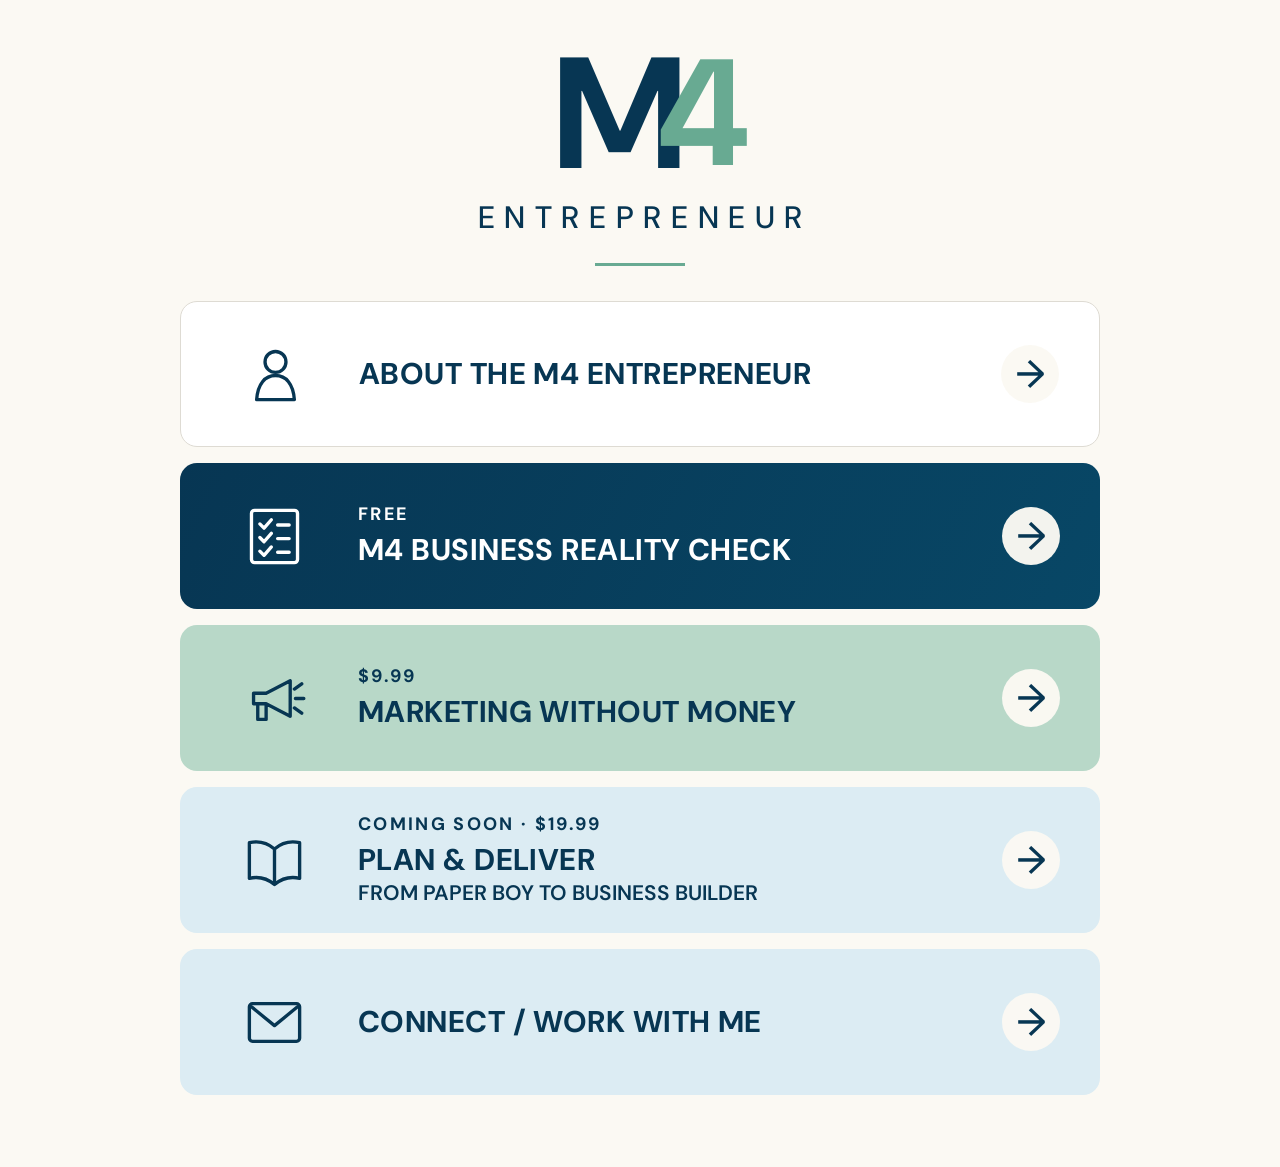
==== commit f2b64838: "Refactor HTML structure and update card content" ====
--- a/index.html
+++ b/index.html
@@ -10,7 +10,9 @@
   <link href="https://fonts.googleapis.com/css2?family=DM+Sans:wght@500;600;700&display=swap" rel="stylesheet">
   <link rel="stylesheet" href="style.css">
 </head>
+
 <body>
+
 <main class="page">
 
   <header class="brand">
@@ -21,8 +23,28 @@
     <div class="rule"></div>
   </header>
 
+
   <section class="link-stack">
 
+
+    <!-- ABOUT -->
+    <a class="card card-white" href="about.html">
+      <span class="icon">
+        <svg viewBox="0 0 64 64" aria-hidden="true">
+          <circle cx="32" cy="20" r="10"/>
+          <path d="M14 56c1-15 8-23 18-23s17 8 18 23H14z"/>
+        </svg>
+      </span>
+
+      <span class="text">
+        <strong>ABOUT THE M4 ENTREPRENEUR</strong>
+      </span>
+
+      <span class="arrow">→</span>
+    </a>
+
+
+    <!-- FREE BUSINESS REALITY CHECK -->
     <a class="card card-navy" href="#">
       <span class="icon">
         <svg viewBox="0 0 64 64" aria-hidden="true">
@@ -30,53 +52,52 @@
           <path d="M18 20l4 4 7-8M18 33l4 4 7-8M18 46l4 4 7-8M35 21h11M35 34h11M35 47h11"/>
         </svg>
       </span>
+
       <span class="text">
         <small>FREE</small>
         <strong>M4 BUSINESS REALITY CHECK</strong>
       </span>
+
       <span class="arrow">→</span>
     </a>
 
-    <a class="card card-blue" href="#">
-      <span class="icon">
-        <svg viewBox="0 0 64 64" aria-hidden="true">
-          <path d="M8 15c9-2 17 0 24 6v34c-7-6-15-8-24-6V15zM56 15c-9-2-17 0-24 6v34c7-6 15-8 24-6V15zM32 21v34"/>
-        </svg>
-      </span>
-      <span class="text">
-        <small>$19.99</small>
-        <strong>PLAN &amp; DELIVER</strong>
-        <span class="subtitle">FROM PAPER BOY TO BUSINESS BUILDER</span>
-      </span>
-      <span class="arrow">→</span>
-    </a>
 
+    <!-- MARKETING WITHOUT MONEY -->
     <a class="card card-green" href="#">
       <span class="icon">
         <svg viewBox="0 0 64 64" aria-hidden="true">
           <path d="M12 27h12l23-12v34L24 37H12zM24 37v15h-8V37M51 23l7-5M52 32h8M51 41l7 5"/>
         </svg>
       </span>
+
       <span class="text">
-        <small>FREE</small>
+        <small>$9.99</small>
         <strong>MARKETING WITHOUT MONEY</strong>
       </span>
+
       <span class="arrow">→</span>
     </a>
 
-    <a class="card card-white" href="about.html">
+
+    <!-- PLAN & DELIVER -->
+    <div class="card card-blue">
       <span class="icon">
         <svg viewBox="0 0 64 64" aria-hidden="true">
-          <circle cx="32" cy="20" r="10"/>
-          <path d="M14 56c1-15 8-23 18-23s17 8 18 23H14z"/>
+          <path d="M8 15c9-2 17 0 24 6v34c-7-6-15-8-24-6V15zM56 15c-9-2-17 0-24 6v34c7-6 15-8 24-6V15zM32 21v34"/>
         </svg>
       </span>
+
       <span class="text">
-        <strong>ABOUT THE M4 ENTREPRENEUR</strong>
+        <small>COMING SOON · $19.99</small>
+        <strong>PLAN &amp; DELIVER</strong>
+        <span class="subtitle">FROM PAPER BOY TO BUSINESS BUILDER</span>
       </span>
+
       <span class="arrow">→</span>
-    </a>
+    </div>
 
+
+    <!-- CONNECT / WORK WITH ME -->
     <a class="card card-blue" href="#">
       <span class="icon">
         <svg viewBox="0 0 64 64" aria-hidden="true">
@@ -84,28 +105,18 @@
           <path d="M10 17l22 18 22-18"/>
         </svg>
       </span>
+
       <span class="text">
         <strong>CONNECT / WORK WITH ME</strong>
       </span>
+
       <span class="arrow">→</span>
     </a>
 
-    <div class="card card-teal">
-      <span class="icon">
-        <svg viewBox="0 0 64 64" aria-hidden="true">
-          <rect x="9" y="38" width="10" height="18" rx="1"/>
-          <rect x="27" y="27" width="10" height="29" rx="1"/>
-          <rect x="45" y="12" width="10" height="44" rx="1"/>
-        </svg>
-      </span>
-      <span class="text">
-        <small>COMING SOON · $29.99</small>
-        <strong>THE M4 ENTREPRENEUR<br>ASSESSMENT TOOL</strong>
-      </span>
-      <span class="arrow">→</span>
-    </div>
 
   </section>
+
 </main>
+
 </body>
-</html>+</html>
--- a/style.css
+++ b/style.css
@@ -87,4 +87,14 @@
   .text strong{font-size:16px}
   .subtitle{font-size:11.5px}
   .arrow{width:34px;height:34px;font-size:23px}
-}+}
+
+.about-copy p {
+  font-size: 17px;
+  margin: 0 0 18px 0;
+  line-height: 1.55;
+}
+
+.about-copy p:last-child {
+  margin-bottom: 0;
+}
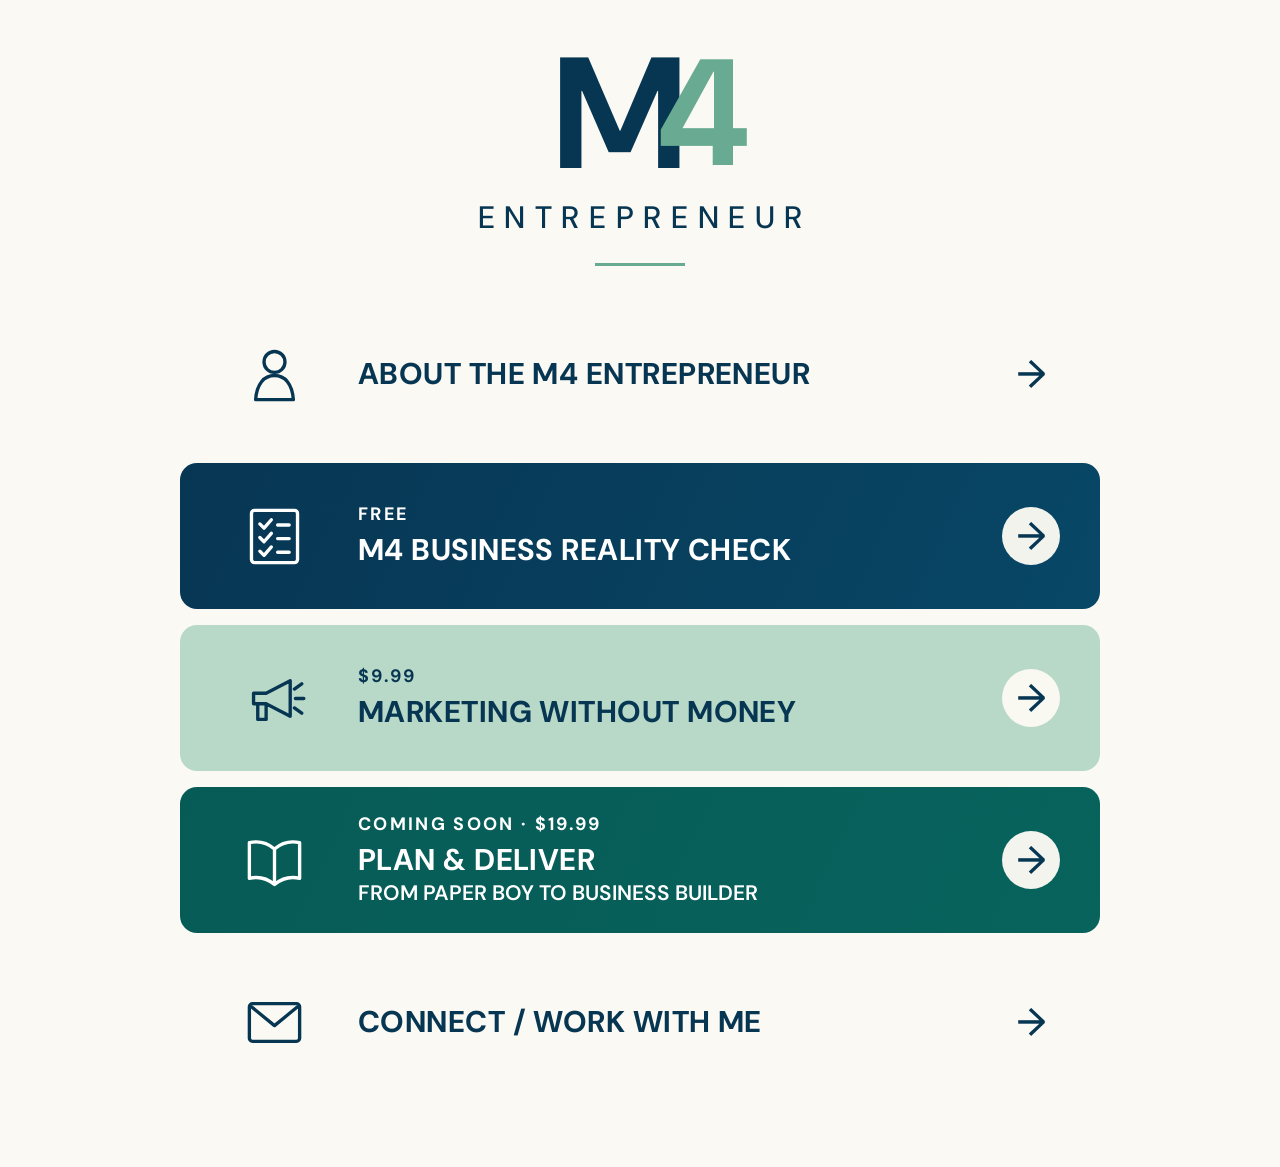
==== commit 1f910870: "Update card classes in index.html" ====
--- a/index.html
+++ b/index.html
@@ -19,6 +19,7 @@
     <div class="m4-logo" aria-label="M4">
       <span class="m">M</span><span class="four">4</span>
     </div>
+
     <div class="wordmark">ENTREPRENEUR</div>
     <div class="rule"></div>
   </header>
@@ -26,9 +27,8 @@
 
   <section class="link-stack">
 
-
     <!-- ABOUT -->
-    <a class="card card-white" href="about.html">
+    <a class="card card-about" href="about.html">
       <span class="icon">
         <svg viewBox="0 0 64 64" aria-hidden="true">
           <circle cx="32" cy="20" r="10"/>
@@ -80,7 +80,7 @@
 
 
     <!-- PLAN & DELIVER -->
-    <div class="card card-blue">
+    <div class="card card-teal">
       <span class="icon">
         <svg viewBox="0 0 64 64" aria-hidden="true">
           <path d="M8 15c9-2 17 0 24 6v34c-7-6-15-8-24-6V15zM56 15c-9-2-17 0-24 6v34c7-6 15-8 24-6V15zM32 21v34"/>
@@ -98,7 +98,7 @@
 
 
     <!-- CONNECT / WORK WITH ME -->
-    <a class="card card-blue" href="#">
+    <a class="card card-connect" href="#">
       <span class="icon">
         <svg viewBox="0 0 64 64" aria-hidden="true">
           <rect x="8" y="14" width="48" height="36" rx="3"/>
@@ -113,7 +113,6 @@
       <span class="arrow">→</span>
     </a>
 
-
   </section>
 
 </main>
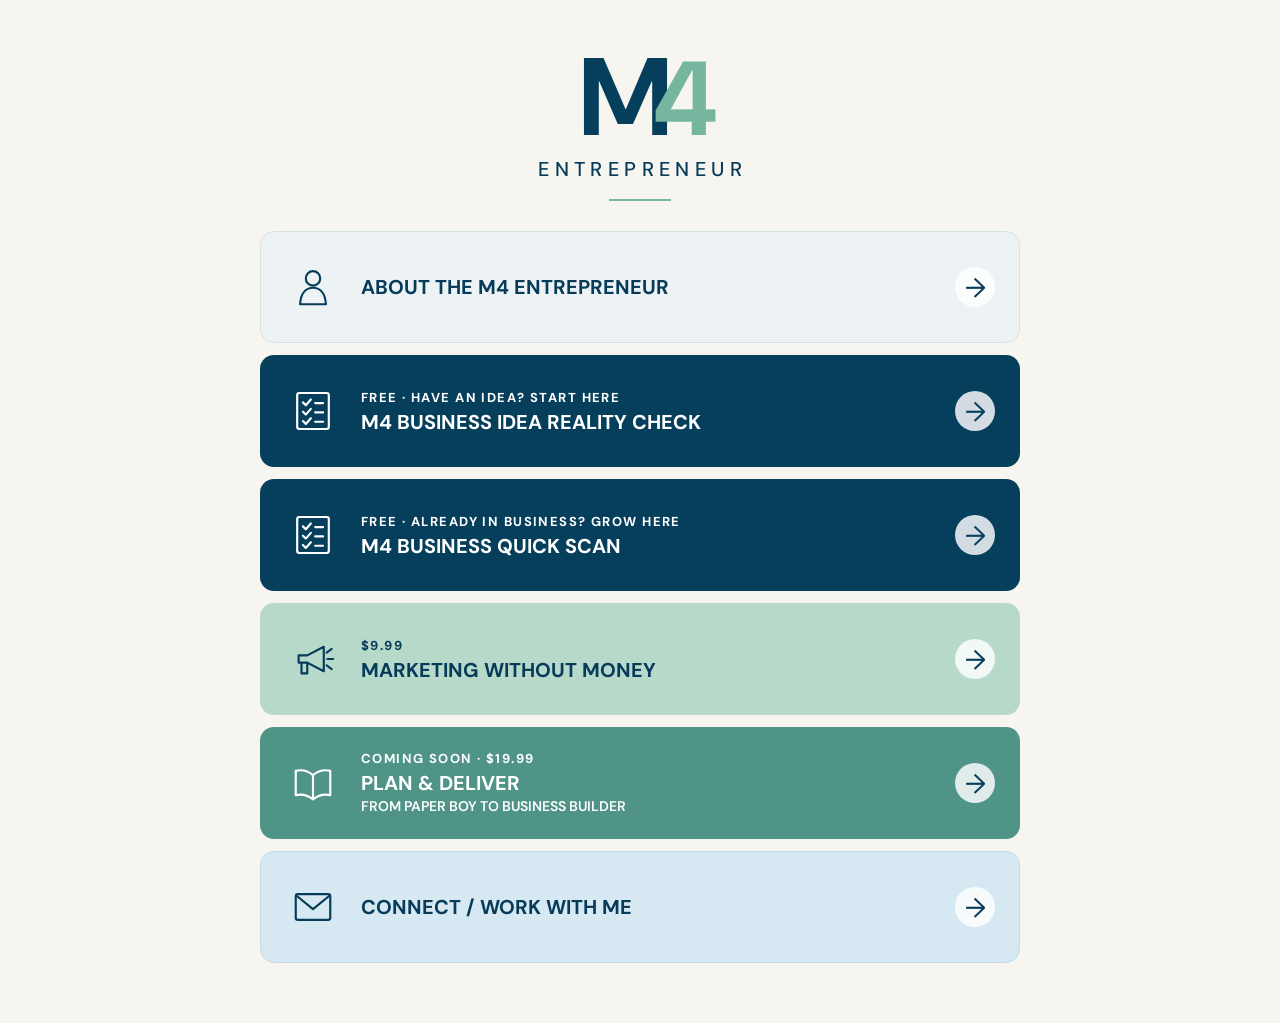
==== commit 2ada5d64: "Update card titles and descriptions in index.html" ====
--- a/index.html
+++ b/index.html
@@ -5,9 +5,11 @@
   <meta name="viewport" content="width=device-width, initial-scale=1">
   <title>M4 Entrepreneur</title>
   <meta name="description" content="M4 Entrepreneur">
+
   <link rel="preconnect" href="https://fonts.googleapis.com">
   <link rel="preconnect" href="https://fonts.gstatic.com" crossorigin>
   <link href="https://fonts.googleapis.com/css2?family=DM+Sans:wght@500;600;700&display=swap" rel="stylesheet">
+
   <link rel="stylesheet" href="style.css">
 </head>
 
@@ -44,7 +46,7 @@
     </a>
 
 
-    <!-- FREE BUSINESS REALITY CHECK -->
+    <!-- IDEA REALITY CHECK -->
     <a class="card card-navy" href="#">
       <span class="icon">
         <svg viewBox="0 0 64 64" aria-hidden="true">
@@ -54,8 +56,26 @@
       </span>
 
       <span class="text">
-        <small>FREE</small>
-        <strong>M4 BUSINESS REALITY CHECK</strong>
+        <small>FREE · HAVE AN IDEA? START HERE</small>
+        <strong>M4 BUSINESS IDEA REALITY CHECK</strong>
+      </span>
+
+      <span class="arrow">→</span>
+    </a>
+
+
+    <!-- BUSINESS QUICK SCAN -->
+    <a class="card card-navy" href="#">
+      <span class="icon">
+        <svg viewBox="0 0 64 64" aria-hidden="true">
+          <rect x="10" y="7" width="44" height="50" rx="3"/>
+          <path d="M18 20l4 4 7-8M18 33l4 4 7-8M18 46l4 4 7-8M35 21h11M35 34h11M35 47h11"/>
+        </svg>
+      </span>
+
+      <span class="text">
+        <small>FREE · ALREADY IN BUSINESS? GROW HERE</small>
+        <strong>M4 BUSINESS QUICK SCAN</strong>
       </span>
 
       <span class="arrow">→</span>
@@ -97,7 +117,7 @@
     </div>
 
 
-    <!-- CONNECT / WORK WITH ME -->
+    <!-- CONNECT -->
     <a class="card card-connect" href="#">
       <span class="icon">
         <svg viewBox="0 0 64 64" aria-hidden="true">
--- a/style.css
+++ b/style.css
@@ -1,100 +1,479 @@
-*{box-sizing:border-box}
-:root{
-  --ivory:#fbf9f3;
-  --navy:#073653;
-  --navy2:#084766;
-  --blue:#dcecf3;
-  --green:#b8d8c8;
-  --teal:#08635d;
-  --mint:#68aa92;
-}
-html,body{margin:0;min-height:100%}
-body{background:var(--ivory);color:var(--navy);font-family:"DM Sans",Arial,sans-serif}
-.page{width:min(920px,calc(100% - 44px));margin:0 auto;padding:42px 0 72px}
-.brand{text-align:center;margin:0 0 35px}
-.m4-logo{height:145px;display:flex;align-items:center;justify-content:center;font-weight:700;line-height:.8;letter-spacing:-24px}
-.m4-logo .m{font-size:158px;color:var(--navy)}
-.m4-logo .four{font-size:151px;color:var(--mint);margin-left:-6px}
-.wordmark{font-size:31px;font-weight:500;letter-spacing:.31em;padding-left:.31em;margin-top:10px}
-.rule{width:90px;height:3px;background:var(--mint);margin:25px auto 0}
-.link-stack{display:grid;gap:16px}
-.card{
-  min-height:146px;
-  border-radius:17px;
-  display:grid;
-  grid-template-columns:120px minmax(0,1fr) 64px;
-  align-items:center;
-  gap:24px;
-  padding:25px 34px;
-  text-decoration:none;
-  color:var(--navy);
-}
-a.card{transition:transform .15s ease,box-shadow .15s ease}
-a.card:hover{transform:translateY(-2px);box-shadow:0 10px 28px rgba(7,54,83,.10)}
-.card-navy{background:linear-gradient(115deg,var(--navy),var(--navy2));color:#fff}
-.card-blue{background:var(--blue)}
-.card-green{background:var(--green)}
-.card-white{background:#fff;border:1px solid #dedbd3}
-.card-teal{background:linear-gradient(115deg,#075b56,var(--teal));color:#fff}
-.icon{display:grid;place-items:center}
-.icon svg{width:67px;height:67px;fill:none;stroke:currentColor;stroke-width:3.2;stroke-linecap:round;stroke-linejoin:round}
-.text{display:flex;flex-direction:column;justify-content:center}
-.text small{font-size:18px;line-height:1.1;font-weight:700;letter-spacing:.13em;margin-bottom:8px}
-.text strong{font-size:30px;line-height:1.12;font-weight:700;letter-spacing:.015em}
-.subtitle{font-size:21px;line-height:1.15;font-weight:600;margin-top:5px}
-.arrow{width:58px;height:58px;border-radius:50%;display:grid;place-items:center;background:rgba(251,249,243,.97);color:var(--navy);font-size:38px;line-height:1;font-weight:500}
-
-/* About page */
-.about-page{width:min(980px,calc(100% - 44px));margin:0 auto;padding:34px 0 70px}
-.back-link{display:inline-block;font-size:14px;font-weight:700;letter-spacing:.08em;text-decoration:none;color:var(--navy);margin-bottom:4px}
-.about-brand{margin-bottom:32px}
-.about-card{background:#fff;border:1px solid #dedbd3;border-radius:18px;padding:34px;display:grid;grid-template-columns:minmax(250px, .8fr) 1.2fr;gap:42px;align-items:center}
-.photo-frame{min-height:390px;border-radius:14px;overflow:hidden;background:var(--blue);position:relative}
-.photo-frame img{width:100%;height:390px;object-fit:cover;display:block}
-.photo-placeholder{position:absolute;inset:0;display:none;place-items:center;align-content:center;gap:5px;text-align:center;color:var(--navy)}
-.photo-placeholder span{font-size:22px;font-weight:700;letter-spacing:.08em}
-.photo-placeholder small{font-size:14px}
-.about-copy h1{margin:0 0 28px;font-size:34px;line-height:1.1}
-.blank-copy{min-height:210px;border-top:3px solid var(--mint);padding-top:22px}
-.blank-copy p{margin:0;color:#6c7d84;font-size:17px}
-
-@media(max-width:650px){
-  .page{width:calc(100% - 24px);padding:28px 0 44px}
-  .brand{margin-bottom:26px}
-  .m4-logo{height:95px;letter-spacing:-16px}
-  .m4-logo .m{font-size:105px}
-  .m4-logo .four{font-size:100px;margin-left:-3px}
-  .wordmark{font-size:19px;letter-spacing:.27em;padding-left:.27em;margin-top:8px}
-  .rule{width:62px;margin-top:17px}
-  .link-stack{gap:11px}
-  .card{min-height:103px;border-radius:14px;grid-template-columns:58px minmax(0,1fr) 42px;gap:13px;padding:17px 16px}
-  .icon svg{width:42px;height:42px;stroke-width:3}
-  .text small{font-size:12px;margin-bottom:5px}
-  .text strong{font-size:18px}
-  .subtitle{font-size:13px;margin-top:3px}
-  .arrow{width:39px;height:39px;font-size:27px}
-
-  .about-page{width:calc(100% - 24px);padding:22px 0 44px}
-  .about-card{grid-template-columns:1fr;gap:26px;padding:18px}
-  .photo-frame{min-height:330px}
-  .photo-frame img{height:330px}
-  .about-copy h1{font-size:26px;margin-bottom:20px}
-  .blank-copy{min-height:160px}
-}
-@media(max-width:390px){
-  .card{grid-template-columns:48px minmax(0,1fr) 36px;padding:15px 12px;gap:10px}
-  .icon svg{width:37px;height:37px}
-  .text strong{font-size:16px}
-  .subtitle{font-size:11.5px}
-  .arrow{width:34px;height:34px;font-size:23px}
+:root {
+  --cream: #f7f5ef;
+  --navy: #063f5c;
+  --navy-deep: #04344d;
+  --green: #77b69e;
+  --green-soft: #b7d9ca;
+  --teal: #4f9487;
+  --blue-soft: #d6e9f2;
+  --about-soft: #edf3f4;
+  --text: #073b5a;
+  --white: #ffffff;
+  --border: #d7d7d2;
+}
+
+* {
+  box-sizing: border-box;
+}
+
+html {
+  margin: 0;
+  padding: 0;
+}
+
+body {
+  margin: 0;
+  min-height: 100vh;
+  background: var(--cream);
+  color: var(--text);
+  font-family: "DM Sans", Arial, sans-serif;
+}
+
+
+/* =========================
+   MAIN PAGE
+   ========================= */
+
+.page {
+  width: min(760px, calc(100% - 32px));
+  margin: 0 auto;
+  padding: 48px 0 60px;
+}
+
+
+/* =========================
+   BRAND / LOGO
+   ========================= */
+
+.brand {
+  text-align: center;
+  margin-bottom: 30px;
+}
+
+.m4-logo {
+  height: 100px;
+  line-height: 100px;
+  letter-spacing: -16px;
+  white-space: nowrap;
+}
+
+.m4-logo .m {
+  font-size: 110px;
+  font-weight: 700;
+  color: var(--navy);
+}
+
+.m4-logo .four {
+  font-size: 105px;
+  font-weight: 700;
+  color: var(--green);
+  margin-left: -3px;
+}
+
+.wordmark {
+  font-size: 20px;
+  font-weight: 500;
+  letter-spacing: .27em;
+  padding-left: .27em;
+  margin-top: 8px;
+}
+
+.rule {
+  width: 62px;
+  height: 2px;
+  background: var(--green);
+  margin: 17px auto 0;
+}
+
+
+/* =========================
+   HOMEPAGE CARDS
+   ========================= */
+
+.link-stack {
+  display: grid;
+  gap: 12px;
+}
+
+.card {
+  min-height: 112px;
+  border-radius: 14px;
+
+  display: grid;
+  grid-template-columns: 64px minmax(0, 1fr) 44px;
+  align-items: center;
+
+  gap: 16px;
+  padding: 20px;
+
+  color: var(--text);
+  text-decoration: none;
+
+  border: 1px solid transparent;
+
+  transition:
+    transform .15s ease,
+    box-shadow .15s ease;
+}
+
+a.card:hover {
+  transform: translateY(-2px);
+  box-shadow: 0 7px 18px rgba(4, 52, 77, .10);
+}
+
+
+/* ICONS */
+
+.icon {
+  display: grid;
+  place-items: center;
+}
+
+.icon svg {
+  width: 46px;
+  height: 46px;
+
+  fill: none;
+  stroke: currentColor;
+  stroke-width: 3;
+  stroke-linecap: round;
+  stroke-linejoin: round;
+}
+
+
+/* CARD TEXT */
+
+.text {
+  display: flex;
+  flex-direction: column;
+  justify-content: center;
+}
+
+.text small {
+  font-size: 13px;
+  font-weight: 700;
+  letter-spacing: .11em;
+  margin-bottom: 5px;
+}
+
+.text strong {
+  font-size: 20px;
+  line-height: 1.12;
+  font-weight: 700;
+}
+
+.subtitle {
+  font-size: 14px;
+  line-height: 1.25;
+  font-weight: 600;
+  margin-top: 4px;
+}
+
+
+/* ARROW */
+
+.arrow {
+  width: 40px;
+  height: 40px;
+
+  border-radius: 50%;
+
+  display: grid;
+  place-items: center;
+
+  background: rgba(255,255,255,.82);
+
+  font-size: 27px;
+  line-height: 1;
+}
+
+
+/* =========================
+   INDIVIDUAL CARD COLORS
+   ========================= */
+
+.card-about {
+  background: var(--about-soft);
+  border-color: #d5e0e2;
+}
+
+.card-navy {
+  background: var(--navy);
+  color: var(--white);
+}
+
+.card-navy .arrow {
+  color: var(--navy);
+}
+
+.card-green {
+  background: var(--green-soft);
+}
+
+.card-teal {
+  background: var(--teal);
+  color: var(--white);
+}
+
+.card-teal .arrow {
+  color: var(--navy);
+}
+
+.card-connect {
+  background: var(--blue-soft);
+  border-color: #c5dce6;
+}
+
+
+/* =========================
+   ABOUT PAGE
+   ========================= */
+
+.about-page {
+  width: min(1000px, calc(100% - 32px));
+  margin: 0 auto;
+  padding: 32px 0 60px;
+}
+
+.back-link {
+  display: inline-block;
+
+  color: var(--navy);
+  text-decoration: none;
+
+  font-size: 13px;
+  font-weight: 700;
+
+  margin-bottom: 10px;
+}
+
+.about-brand {
+  margin-bottom: 24px;
+}
+
+
+/* ABOUT CARD */
+
+.about-card {
+  background: var(--white);
+
+  border: 1px solid var(--border);
+  border-radius: 14px;
+
+  display: grid;
+  grid-template-columns: 330px minmax(0, 1fr);
+
+  align-items: start;
+
+  gap: 30px;
+  padding: 20px;
+}
+
+
+/* ABOUT PHOTO */
+
+.photo-frame {
+  width: 100%;
+  align-self: start;
+
+  border-radius: 11px;
+  overflow: hidden;
+
+  background: #e8eceb;
+  position: relative;
+}
+
+.photo-frame img {
+  width: 100%;
+  height: auto;
+  display: block;
+}
+
+.photo-placeholder {
+  min-height: 330px;
+
+  display: none;
+  place-items: center;
+  align-content: center;
+
+  text-align: center;
+  gap: 4px;
+
+  color: var(--navy);
+}
+
+.photo-placeholder span {
+  font-weight: 700;
+}
+
+.photo-placeholder small {
+  font-size: 12px;
+}
+
+
+/* ABOUT COPY */
+
+.about-copy {
+  padding: 3px 2px 2px;
+}
+
+.about-copy h1 {
+  font-size: 26px;
+  line-height: 1.15;
+
+  margin: 0 0 20px;
+  padding-bottom: 14px;
+
+  border-bottom: 2px solid var(--green);
+}
+
+.blank-copy {
+  min-height: 160px;
 }
 
 .about-copy p {
   font-size: 17px;
-  margin: 0 0 18px 0;
   line-height: 1.55;
+
+  margin: 0 0 18px;
 }
 
 .about-copy p:last-child {
   margin-bottom: 0;
 }
+
+
+/* =========================
+   MOBILE
+   ========================= */
+
+@media (max-width: 700px) {
+
+  .page {
+    width: calc(100% - 24px);
+    padding: 32px 0 44px;
+  }
+
+  .brand {
+    margin-bottom: 25px;
+  }
+
+  .m4-logo {
+    height: 82px;
+    line-height: 82px;
+  }
+
+  .m4-logo .m {
+    font-size: 91px;
+  }
+
+  .m4-logo .four {
+    font-size: 87px;
+  }
+
+  .wordmark {
+    font-size: 17px;
+  }
+
+
+  /* MOBILE CARDS */
+
+  .card {
+    min-height: 96px;
+
+    grid-template-columns:
+      48px minmax(0, 1fr) 38px;
+
+    padding: 15px 12px;
+    gap: 10px;
+  }
+
+  .icon svg {
+    width: 37px;
+    height: 37px;
+  }
+
+  .text small {
+    font-size: 11px;
+  }
+
+  .text strong {
+    font-size: 16px;
+  }
+
+  .subtitle {
+    font-size: 11.5px;
+  }
+
+  .arrow {
+    width: 34px;
+    height: 34px;
+    font-size: 23px;
+  }
+
+
+  /* MOBILE ABOUT */
+
+  .about-page {
+    width: calc(100% - 24px);
+    padding: 22px 0 44px;
+  }
+
+  .about-card {
+    grid-template-columns: 1fr;
+
+    gap: 20px;
+    padding: 15px;
+  }
+
+  .photo-frame {
+    width: 100%;
+  }
+
+  .photo-frame img {
+    width: 100%;
+    height: auto;
+    max-height: 520px;
+    object-fit: contain;
+  }
+
+  .about-copy h1 {
+    font-size: 22px;
+  }
+
+  .about-copy p {
+    font-size: 16px;
+    line-height: 1.6;
+    margin-bottom: 18px;
+  }
+}
+
+
+/* EXTRA SMALL PHONES */
+
+@media (max-width: 390px) {
+
+  .card {
+    grid-template-columns:
+      40px minmax(0, 1fr) 36px;
+  }
+
+  .icon svg {
+    width: 35px;
+    height: 35px;
+  }
+
+  .text strong {
+    font-size: 15px;
+  }
+
+  .subtitle {
+    font-size: 11px;
+  }
+
+  .arrow {
+    width: 32px;
+    height: 32px;
+    font-size: 22px;
+  }
+}
